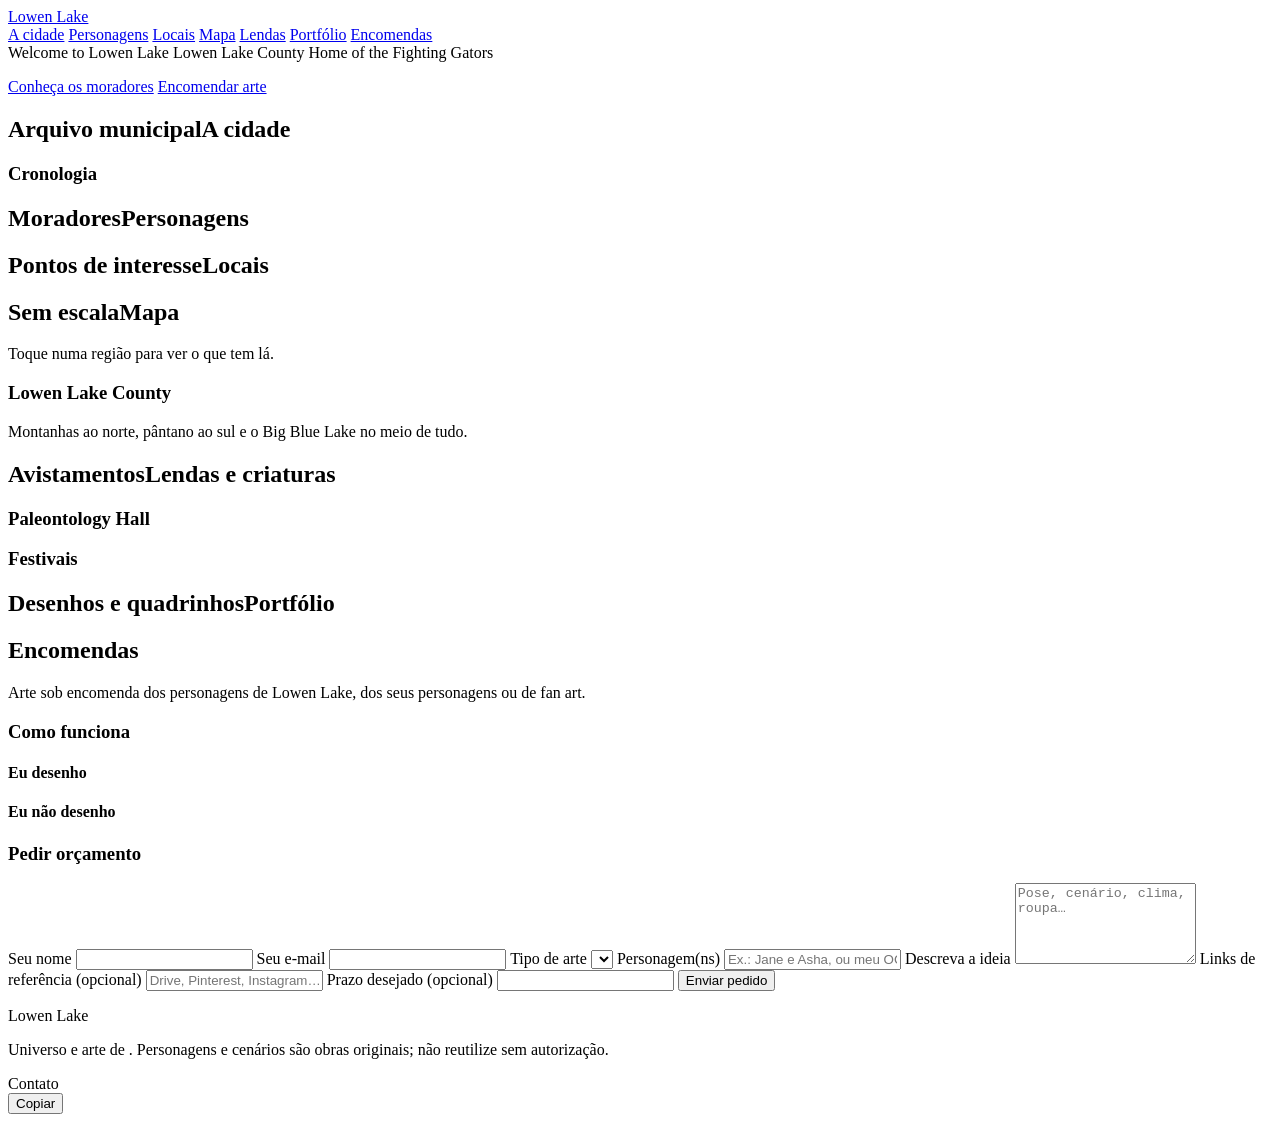
==== index.html @ 383d0bf1 "Add files via upload" ====
<!doctype html>
<html lang="pt-BR">
<head>
<meta charset="utf-8">
<meta name="viewport" content="width=device-width, initial-scale=1, viewport-fit=cover">
<title>Lowen Lake</title>
<meta name="description" content="Lowen Lake: o universo, os personagens, os locais e o portfólio de arte. Encomendas abertas.">
<meta property="og:title" content="Lowen Lake">
<meta property="og:description" content="Punks, pântanos, criptídeos e uma base que não existe. Universo, personagens e encomendas de arte.">
<meta property="og:image" content="img/banners/inicio.jpg">
<link rel="icon" href="img/favicon.svg" type="image/svg+xml">
<link rel="preconnect" href="https://fonts.googleapis.com">
<link rel="preconnect" href="https://fonts.gstatic.com" crossorigin>
<link rel="stylesheet" href="https://fonts.googleapis.com/css2?family=Bungee&family=Overpass:wght@400;600;800&family=Special+Elite&display=swap">
<link rel="stylesheet" href="css/estilo.css">
</head>
<body>

<header class="topo">
  <a class="marca" href="#inicio">Lowen&nbsp;Lake</a>
  <nav class="menu" aria-label="Seções">
    <a href="#cidade">A cidade</a>
    <a href="#personagens">Personagens</a>
    <a href="#locais">Locais</a>
    <a href="#mapa">Mapa</a>
    <a href="#lendas">Lendas</a>
    <a href="#portfolio">Portfólio</a>
    <a href="#encomendas" class="menu-cta">Encomendas</a>
  </nav>
</header>

<main>

  <!-- HERO -->
  <section id="inicio" class="hero">
    <div class="envolve hero-grade">
      <div class="placa" role="img" aria-label="Placa de estrada: Welcome to Lowen Lake">
        <span class="placa-topo">Welcome to</span>
        <span class="placa-nome" data-campo="cidade.nome">Lowen Lake</span>
        <span class="placa-linha" data-campo="cidade.condado">Lowen Lake County</span>
        <span class="placa-rodape">Home of the Fighting Gators</span>
      </div>
      <div class="hero-texto">
        <p class="lema" data-campo="cidade.lema"></p>
        <p class="resumo" data-campo="cidade.resumo"></p>
        <div class="hero-acoes">
          <a class="botao" href="#personagens">Conheça os moradores</a>
          <a class="botao botao-linha" href="#encomendas">Encomendar arte</a>
        </div>
        <p class="relogio"><span class="relogio-rot" id="relogio-rot"></span> <b id="relogio-val"></b> <span id="relogio-nota"></span></p>
      </div>
    </div>
  </section>

  <!-- A CIDADE -->
  <section id="cidade" class="secao">
    <div class="envolve">
      <h2 class="titulo"><span class="etiqueta">Arquivo municipal</span>A cidade</h2>
      <p class="intro" data-campo="cidade.tom"></p>
      <div class="cidade-grade">
        <div class="historia" id="historia"></div>
        <aside class="cronologia">
          <h3>Cronologia</h3>
          <ol id="cronologia"></ol>
        </aside>
      </div>
    </div>
  </section>

  <!-- PERSONAGENS -->
  <section id="personagens" class="secao secao-escura">
    <div class="envolve">
      <h2 class="titulo"><span class="etiqueta">Moradores</span>Personagens</h2>
      <div class="filtros" id="filtro-personagens" role="tablist" aria-label="Filtrar personagens"></div>
      <div class="grade-personagens" id="lista-personagens"></div>
    </div>
  </section>

  <!-- LOCAIS -->
  <section id="locais" class="secao">
    <div class="envolve">
      <h2 class="titulo"><span class="etiqueta">Pontos de interesse</span>Locais</h2>
      <div class="grade-locais" id="lista-locais"></div>
    </div>
  </section>

  <!-- MAPA -->
  <section id="mapa" class="secao secao-escura">
    <div class="envolve">
      <h2 class="titulo"><span class="etiqueta">Sem escala</span>Mapa</h2>
      <p class="intro">Toque numa região para ver o que tem lá.</p>
      <div class="mapa-grade">
        <div class="mapa-quadro" id="mapa-quadro"></div>
        <aside class="mapa-info" id="mapa-info" aria-live="polite">
          <h3>Lowen Lake County</h3>
          <p>Montanhas ao norte, pântano ao sul e o Big Blue Lake no meio de tudo.</p>
        </aside>
      </div>
    </div>
  </section>

  <!-- LENDAS -->
  <section id="lendas" class="secao">
    <div class="envolve">
      <h2 class="titulo"><span class="etiqueta">Avistamentos</span>Lendas e criaturas</h2>
      <div class="grade-criaturas" id="lista-criaturas"></div>
      <div class="lendas-rodape">
        <div>
          <h3>Paleontology Hall</h3>
          <ul class="lista-fosseis" id="lista-fosseis"></ul>
        </div>
        <div>
          <h3>Festivais</h3>
          <ul class="lista-fosseis" id="lista-eventos"></ul>
        </div>
      </div>
    </div>
  </section>

  <!-- PORTFÓLIO -->
  <section id="portfolio" class="secao secao-escura">
    <div class="envolve">
      <h2 class="titulo"><span class="etiqueta">Desenhos e quadrinhos</span>Portfólio</h2>
      <div class="filtros" id="filtro-portfolio" role="tablist" aria-label="Filtrar portfólio"></div>
      <div class="grade-portfolio" id="lista-portfolio"></div>
    </div>
  </section>

  <!-- ENCOMENDAS -->
  <section id="encomendas" class="secao">
    <div class="envolve">
      <h2 class="titulo"><span class="etiqueta" id="status-encomendas"></span>Encomendas</h2>
      <p class="intro">Arte sob encomenda dos personagens de Lowen Lake, dos seus personagens ou de fan art.</p>

      <div class="precos" id="lista-precos"></div>
      <ul class="extras" id="lista-extras"></ul>

      <div class="enc-grade">
        <div>
          <h3>Como funciona</h3>
          <ol class="passos" id="lista-passos"></ol>
          <div class="faco">
            <div><h4>Eu desenho</h4><ul id="lista-faco"></ul></div>
            <div><h4>Eu não desenho</h4><ul id="lista-naofaco"></ul></div>
          </div>
          <p class="miudo" id="info-pagamento"></p>
        </div>

        <form class="pedido" id="form-pedido" novalidate>
          <h3>Pedir orçamento</h3>
          <label for="f-nome">Seu nome</label>
          <input id="f-nome" name="nome" required autocomplete="name">
          <label for="f-email">Seu e-mail</label>
          <input id="f-email" name="email" type="email" required autocomplete="email">
          <label for="f-tipo">Tipo de arte</label>
          <select id="f-tipo" name="tipo"></select>
          <label for="f-personagens">Personagem(ns)</label>
          <input id="f-personagens" name="personagens" placeholder="Ex.: Jane e Asha, ou meu OC">
          <label for="f-descricao">Descreva a ideia</label>
          <textarea id="f-descricao" name="descricao" rows="5" required placeholder="Pose, cenário, clima, roupa…"></textarea>
          <label for="f-ref">Links de referência (opcional)</label>
          <input id="f-ref" name="referencias" placeholder="Drive, Pinterest, Instagram…">
          <label for="f-prazo">Prazo desejado (opcional)</label>
          <input id="f-prazo" name="prazo">
          <button class="botao" type="submit">Enviar pedido</button>
          <p class="form-msg" id="form-msg" role="status"></p>
        </form>
      </div>
    </div>
  </section>
</main>

<footer class="rodape">
  <div class="envolve rodape-grade">
    <div>
      <p class="marca">Lowen&nbsp;Lake</p>
      <p class="miudo">Universo e arte de <span id="nome-artista"></span>. Personagens e cenários são obras originais; não reutilize sem autorização.</p>
    </div>
    <div class="contato">
      <span class="miudo">Contato</span>
      <div class="email-linha">
        <a id="email-link" href="#"></a>
        <button class="copiar" type="button" id="copiar-email">Copiar</button>
      </div>
      <div class="redes" id="lista-redes"></div>
    </div>
  </div>
</footer>

<!-- Ficha do personagem / imagem ampliada -->
<dialog class="ficha" id="ficha">
  <button class="fechar" type="button" aria-label="Fechar">×</button>
  <div id="ficha-conteudo"></div>
</dialog>

<script src="js/conteudo.js"></script>
<script src="js/app.js"></script>
</body>
</html>
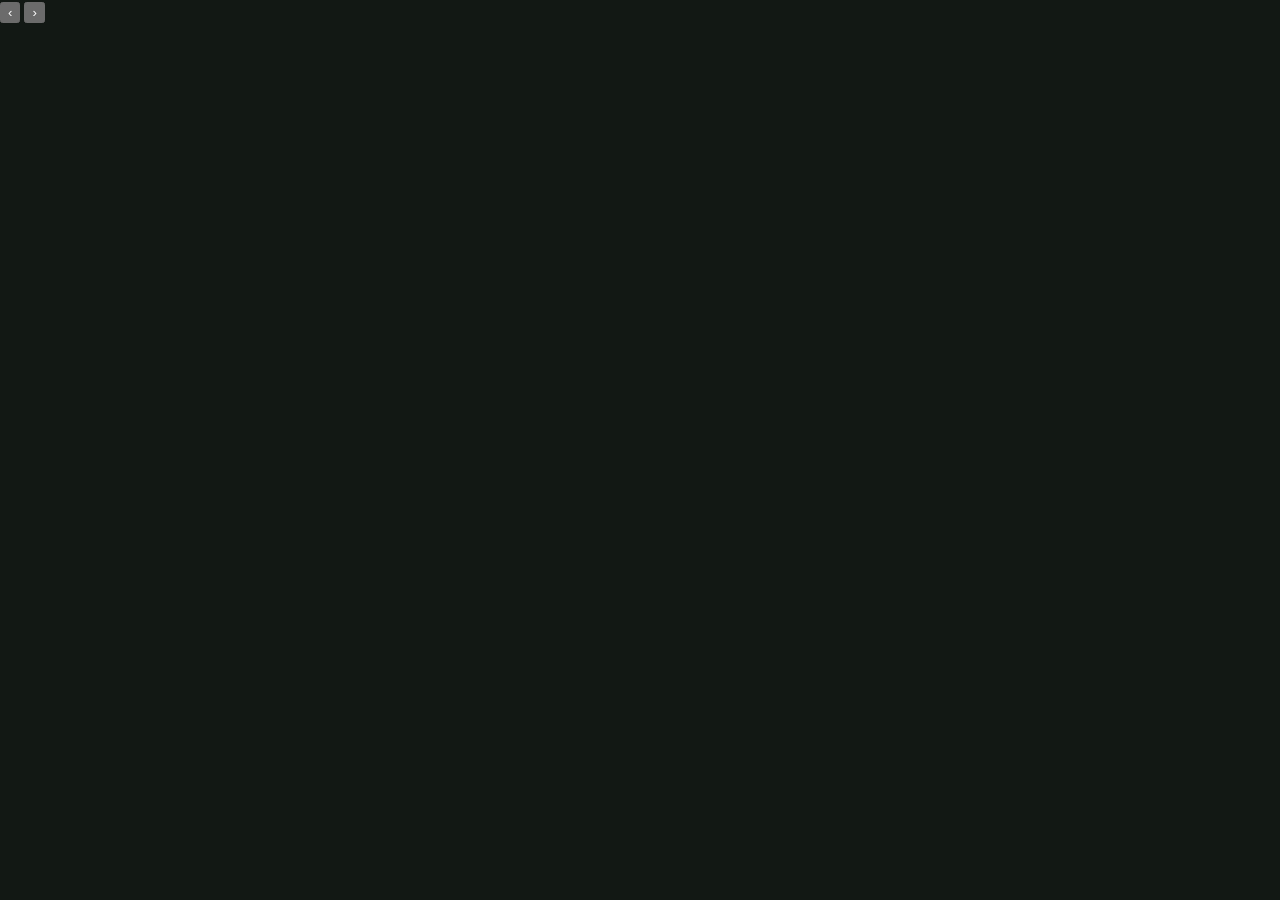
==== commit a04c3b35: "Add files via upload" ====
--- a/index.html
+++ b/index.html
@@ -6,7 +6,7 @@
 <title>Lowen Lake</title>
 <meta name="description" content="Lowen Lake: o universo, os personagens, os locais e o portfólio de arte. Encomendas abertas.">
 <meta property="og:title" content="Lowen Lake">
-<meta property="og:description" content="Punks, pântanos, criptídeos e uma base que não existe. Universo, personagens e encomendas de arte.">
+<meta property="og:description" content="Punks, pântanos, criptídeos e uma base que não existe. / Punks, swamps, cryptids and a base that doesn't exist.">
 <meta property="og:image" content="img/banners/inicio.jpg">
 <link rel="icon" href="img/favicon.svg" type="image/svg+xml">
 <link rel="preconnect" href="https://fonts.googleapis.com">
@@ -14,186 +14,39 @@
 <link rel="stylesheet" href="https://fonts.googleapis.com/css2?family=Bungee&family=Overpass:wght@400;600;800&family=Special+Elite&display=swap">
 <link rel="stylesheet" href="css/estilo.css">
 </head>
-<body>
+<body class="home">
 
-<header class="topo">
-  <a class="marca" href="#inicio">Lowen&nbsp;Lake</a>
-  <nav class="menu" aria-label="Seções">
-    <a href="#cidade">A cidade</a>
-    <a href="#personagens">Personagens</a>
-    <a href="#locais">Locais</a>
-    <a href="#mapa">Mapa</a>
-    <a href="#lendas">Lendas</a>
-    <a href="#portfolio">Portfólio</a>
-    <a href="#encomendas" class="menu-cta">Encomendas</a>
-  </nav>
-</header>
-
-<main>
-
-  <!-- HERO -->
-  <section id="inicio" class="hero">
-    <div class="envolve hero-grade">
-      <div class="placa" role="img" aria-label="Placa de estrada: Welcome to Lowen Lake">
-        <span class="placa-topo">Welcome to</span>
-        <span class="placa-nome" data-campo="cidade.nome">Lowen Lake</span>
-        <span class="placa-linha" data-campo="cidade.condado">Lowen Lake County</span>
-        <span class="placa-rodape">Home of the Fighting Gators</span>
-      </div>
-      <div class="hero-texto">
-        <p class="lema" data-campo="cidade.lema"></p>
-        <p class="resumo" data-campo="cidade.resumo"></p>
-        <div class="hero-acoes">
-          <a class="botao" href="#personagens">Conheça os moradores</a>
-          <a class="botao botao-linha" href="#encomendas">Encomendar arte</a>
-        </div>
-        <p class="relogio"><span class="relogio-rot" id="relogio-rot"></span> <b id="relogio-val"></b> <span id="relogio-nota"></span></p>
-      </div>
-    </div>
-  </section>
-
-  <!-- A CIDADE -->
-  <section id="cidade" class="secao">
-    <div class="envolve">
-      <h2 class="titulo"><span class="etiqueta">Arquivo municipal</span>A cidade</h2>
-      <p class="intro" data-campo="cidade.tom"></p>
-      <div class="cidade-grade">
-        <div class="historia" id="historia"></div>
-        <aside class="cronologia">
-          <h3>Cronologia</h3>
-          <ol id="cronologia"></ol>
-        </aside>
-      </div>
-    </div>
-  </section>
-
-  <!-- PERSONAGENS -->
-  <section id="personagens" class="secao secao-escura">
-    <div class="envolve">
-      <h2 class="titulo"><span class="etiqueta">Moradores</span>Personagens</h2>
-      <div class="filtros" id="filtro-personagens" role="tablist" aria-label="Filtrar personagens"></div>
-      <div class="grade-personagens" id="lista-personagens"></div>
-    </div>
-  </section>
-
-  <!-- LOCAIS -->
-  <section id="locais" class="secao">
-    <div class="envolve">
-      <h2 class="titulo"><span class="etiqueta">Pontos de interesse</span>Locais</h2>
-      <div class="grade-locais" id="lista-locais"></div>
-    </div>
-  </section>
-
-  <!-- MAPA -->
-  <section id="mapa" class="secao secao-escura">
-    <div class="envolve">
-      <h2 class="titulo"><span class="etiqueta">Sem escala</span>Mapa</h2>
-      <p class="intro">Toque numa região para ver o que tem lá.</p>
-      <div class="mapa-grade">
-        <div class="mapa-quadro" id="mapa-quadro"></div>
-        <aside class="mapa-info" id="mapa-info" aria-live="polite">
-          <h3>Lowen Lake County</h3>
-          <p>Montanhas ao norte, pântano ao sul e o Big Blue Lake no meio de tudo.</p>
-        </aside>
-      </div>
-    </div>
-  </section>
-
-  <!-- LENDAS -->
-  <section id="lendas" class="secao">
-    <div class="envolve">
-      <h2 class="titulo"><span class="etiqueta">Avistamentos</span>Lendas e criaturas</h2>
-      <div class="grade-criaturas" id="lista-criaturas"></div>
-      <div class="lendas-rodape">
-        <div>
-          <h3>Paleontology Hall</h3>
-          <ul class="lista-fosseis" id="lista-fosseis"></ul>
-        </div>
-        <div>
-          <h3>Festivais</h3>
-          <ul class="lista-fosseis" id="lista-eventos"></ul>
-        </div>
-      </div>
-    </div>
-  </section>
-
-  <!-- PORTFÓLIO -->
-  <section id="portfolio" class="secao secao-escura">
-    <div class="envolve">
-      <h2 class="titulo"><span class="etiqueta">Desenhos e quadrinhos</span>Portfólio</h2>
-      <div class="filtros" id="filtro-portfolio" role="tablist" aria-label="Filtrar portfólio"></div>
-      <div class="grade-portfolio" id="lista-portfolio"></div>
-    </div>
-  </section>
-
-  <!-- ENCOMENDAS -->
-  <section id="encomendas" class="secao">
-    <div class="envolve">
-      <h2 class="titulo"><span class="etiqueta" id="status-encomendas"></span>Encomendas</h2>
-      <p class="intro">Arte sob encomenda dos personagens de Lowen Lake, dos seus personagens ou de fan art.</p>
-
-      <div class="precos" id="lista-precos"></div>
-      <ul class="extras" id="lista-extras"></ul>
-
-      <div class="enc-grade">
-        <div>
-          <h3>Como funciona</h3>
-          <ol class="passos" id="lista-passos"></ol>
-          <div class="faco">
-            <div><h4>Eu desenho</h4><ul id="lista-faco"></ul></div>
-            <div><h4>Eu não desenho</h4><ul id="lista-naofaco"></ul></div>
-          </div>
-          <p class="miudo" id="info-pagamento"></p>
-        </div>
-
-        <form class="pedido" id="form-pedido" novalidate>
-          <h3>Pedir orçamento</h3>
-          <label for="f-nome">Seu nome</label>
-          <input id="f-nome" name="nome" required autocomplete="name">
-          <label for="f-email">Seu e-mail</label>
-          <input id="f-email" name="email" type="email" required autocomplete="email">
-          <label for="f-tipo">Tipo de arte</label>
-          <select id="f-tipo" name="tipo"></select>
-          <label for="f-personagens">Personagem(ns)</label>
-          <input id="f-personagens" name="personagens" placeholder="Ex.: Jane e Asha, ou meu OC">
-          <label for="f-descricao">Descreva a ideia</label>
-          <textarea id="f-descricao" name="descricao" rows="5" required placeholder="Pose, cenário, clima, roupa…"></textarea>
-          <label for="f-ref">Links de referência (opcional)</label>
-          <input id="f-ref" name="referencias" placeholder="Drive, Pinterest, Instagram…">
-          <label for="f-prazo">Prazo desejado (opcional)</label>
-          <input id="f-prazo" name="prazo">
-          <button class="botao" type="submit">Enviar pedido</button>
-          <p class="form-msg" id="form-msg" role="status"></p>
-        </form>
-      </div>
-    </div>
-  </section>
+<main class="trilho" id="trilho">
+  <section class="painel" id="inicio"></section>
+  <section class="painel" id="cidade"></section>
+  <section class="painel" id="personagens"></section>
+  <section class="painel" id="locais"></section>
+  <section class="painel" id="mapa"></section>
+  <section class="painel" id="lendas"></section>
+  <section class="painel" id="eventos"></section>
+  <section class="painel" id="portfolio"></section>
+  <section class="painel" id="encomendas"></section>
 </main>
 
-<footer class="rodape">
-  <div class="envolve rodape-grade">
+<button class="seta seta-esq" type="button" id="seta-esq">‹</button>
+<button class="seta seta-dir" type="button" id="seta-dir">›</button>
+<div class="pontos" id="pontos"></div>
+
+<!-- mapa ampliado -->
+<dialog class="mapa-grande" id="mapa-grande">
+  <div class="mapa-grande-barra">
+    <strong>Lowen Lake County</strong>
     <div>
-      <p class="marca">Lowen&nbsp;Lake</p>
-      <p class="miudo">Universo e arte de <span id="nome-artista"></span>. Personagens e cenários são obras originais; não reutilize sem autorização.</p>
-    </div>
-    <div class="contato">
-      <span class="miudo">Contato</span>
-      <div class="email-linha">
-        <a id="email-link" href="#"></a>
-        <button class="copiar" type="button" id="copiar-email">Copiar</button>
-      </div>
-      <div class="redes" id="lista-redes"></div>
+      <button type="button" class="botao-icone" id="zoom-menos" aria-label="-">−</button>
+      <button type="button" class="botao-icone" id="zoom-mais" aria-label="+">+</button>
+      <button type="button" class="botao-icone" id="mapa-fechar" aria-label="X">×</button>
     </div>
   </div>
-</footer>
-
-<!-- Ficha do personagem / imagem ampliada -->
-<dialog class="ficha" id="ficha">
-  <button class="fechar" type="button" aria-label="Fechar">×</button>
-  <div id="ficha-conteudo"></div>
+  <div class="mapa-grande-area" id="mapa-grande-area"></div>
 </dialog>
 
 <script src="js/conteudo.js"></script>
+<script src="js/comum.js"></script>
 <script src="js/app.js"></script>
 </body>
 </html>
--- a/css/estilo.css
+++ b/css/estilo.css
@@ -0,0 +1,313 @@
+/* Lowen Lake — placa de estrada sulista + pôster de show punk + arquivo municipal.
+   Tema único escuro ("noite no pântano"). Troque as cores aqui em cima. */
+:root {
+  --noite: #121814;        /* fundo */
+  --musgo: #1b241f;        /* seções alternadas */
+  --painel: #222d27;       /* cartões */
+  --osso: #ece6d3;         /* texto */
+  --cinza: #a3ad9f;        /* texto secundário */
+  --placa: #0f6b45;        /* verde de placa de estrada */
+  --neon: #ff4f93;         /* neon "Cold Beer" / mechas da Jane */
+  --ouro: #f0bd2b;         /* Fighting Gators */
+  --lago: #3d8fc4;
+  --linha: #34413a;
+
+  --f-display: "Bungee", Impact, "Arial Black", sans-serif;
+  --f-texto: "Overpass", "Segoe UI", Arial, sans-serif;
+  --f-ficha: "Special Elite", "Courier New", monospace;
+
+  /* cores do mapa */
+  --m-terra: #2b3a2c; --m-monte: #3a4a3e; --m-pico: #55665a; --m-pinho: #1f4a32;
+  --m-agua: #3d8fc4; --m-rico: #4a5d6b; --m-cidade: #6b5a45; --m-casa: #ece6d3;
+  --m-pantano: #26352a; --m-pantano-escuro: #1a251e; --m-pantano-linha: #4e6b4f;
+  --m-trailer: #7a6a4a; --m-ferrugem: #a0522d; --m-estrada: #f0bd2b;
+  --m-borda: #ece6d3; --m-perigo: #ff4f93;
+
+  color-scheme: dark;
+}
+
+* { box-sizing: border-box; }
+html { scroll-behavior: smooth; scroll-padding-top: 70px; }
+body {
+  margin: 0; background: var(--noite); color: var(--osso);
+  font: 17px/1.6 var(--f-texto);
+}
+img { max-width: 100%; display: block; }
+a { color: var(--ouro); }
+h1, h2, h3, h4 { text-wrap: balance; line-height: 1.15; margin: 0; }
+h3 { font-size: 1.15rem; font-weight: 800; }
+p { margin: 0; }
+:focus-visible { outline: 3px solid var(--ouro); outline-offset: 3px; }
+
+.envolve {
+  max-width: 1180px; margin: 0 auto;
+  padding-left: max(16px, env(safe-area-inset-left, 0px));
+  padding-right: max(16px, env(safe-area-inset-right, 0px));
+}
+
+/* ---------- topo ---------- */
+.topo {
+  position: sticky; top: 0; z-index: 20;
+  display: flex; align-items: center; gap: 24px;
+  padding: 10px max(16px, env(safe-area-inset-right, 0px)) 10px max(16px, env(safe-area-inset-left, 0px));
+  background: color-mix(in srgb, var(--noite) 92%, transparent);
+  backdrop-filter: blur(6px); border-bottom: 1px solid var(--linha);
+}
+.marca { font-family: var(--f-display); color: var(--osso); text-decoration: none; font-size: 1.2rem; white-space: nowrap; }
+.menu { display: flex; gap: 4px; overflow-x: auto; scrollbar-width: none; margin-left: auto; }
+.menu a {
+  color: var(--cinza); text-decoration: none; font-weight: 600; font-size: .92rem;
+  padding: 6px 10px; border-radius: 4px; white-space: nowrap;
+}
+.menu a:hover { color: var(--osso); background: var(--painel); }
+.menu .menu-cta { color: var(--noite); background: var(--neon); }
+.menu .menu-cta:hover { color: var(--noite); background: var(--ouro); }
+
+/* ---------- hero ---------- */
+.hero {
+  --banner: none;
+  padding-block: 96px 88px;
+  background:
+    linear-gradient(90deg, rgba(10,14,12,.15) 0%, rgba(10,14,12,.55) 45%, rgba(10,14,12,.85) 100%),
+    linear-gradient(180deg, rgba(10,14,12,.1) 55%, var(--noite) 100%),
+    var(--banner) center / cover no-repeat,
+    linear-gradient(180deg, var(--noite), var(--musgo));
+  border-bottom: 4px solid var(--ouro);
+}
+.hero .resumo { text-shadow: 0 1px 8px rgba(0,0,0,.8); }
+
+/* ---------- banners de seção ---------- */
+.secao.com-banner { padding-top: 0; }
+.banner {
+  position: relative; height: clamp(170px, 26vw, 360px); overflow: hidden; margin-bottom: -72px;
+}
+.banner img { width: 100%; height: 100%; object-fit: cover; object-position: center 60%; }
+.banner::after {
+  content: ""; position: absolute; inset: 0;
+  background: linear-gradient(180deg, rgba(10,14,12,.05) 30%, var(--fundo-secao, var(--noite)) 100%);
+}
+.secao-escura { --fundo-secao: var(--musgo); }
+.com-banner .titulo { position: relative; z-index: 1; text-shadow: 0 2px 18px rgba(0,0,0,.7); }
+
+/* ---------- mapa ilustrado ---------- */
+.mapa-ilustrado { position: relative; }
+.mapa-base { width: 100%; height: auto; }
+.mapa-rotulo {
+  position: absolute; transform: translate(-50%, -50%); pointer-events: none; white-space: nowrap;
+  font: clamp(9px, 1.25vw, 15px) var(--f-display); color: var(--osso); letter-spacing: .04em;
+  text-shadow: 0 0 4px #000, 0 0 10px #000, 0 1px 2px #000;
+  background: none; border: 0; padding: 2px 4px; z-index: 1;
+}
+button.mapa-rotulo { pointer-events: auto; cursor: pointer; }
+button.mapa-rotulo:hover, button.mapa-rotulo:focus-visible { color: var(--ouro); outline: none; }
+.mapa-rotulo.agua { color: #e6f3ff; }
+.mapa-rotulo.perigo { color: var(--neon); }
+.mapa-rotulo.via { font-family: var(--f-ficha); color: var(--ouro); }
+.mapa-pin {
+  position: absolute; transform: translate(-50%, -85%); width: clamp(30px, 5.2vw, 62px); aspect-ratio: 1;
+  padding: 0; border: 0; background: none; cursor: pointer; transition: transform .15s; z-index: 2;
+}
+.mapa-pin img { width: 100%; height: 100%; object-fit: contain; filter: drop-shadow(0 3px 4px rgba(0,0,0,.6)); }
+.mapa-pin:hover, .mapa-pin:focus-visible, .mapa-pin.ativa { transform: translate(-50%, -85%) scale(1.25); z-index: 3; outline: none; }
+.mapa-pin.ativa img { filter: drop-shadow(0 0 8px var(--ouro)); }
+.mapa-pin-ponto { display: block; width: 50%; height: 50%; margin: 25%; border-radius: 50%; background: var(--neon); border: 3px solid var(--osso); }
+.mapa-info-img { width: 100%; aspect-ratio: 16/10; object-fit: cover; border-radius: 3px; }
+.hero-grade { display: grid; grid-template-columns: minmax(0, 1fr) minmax(0, 1.1fr); gap: 56px; align-items: center; }
+.placa {
+  display: flex; flex-direction: column; align-items: center; text-align: center; gap: 4px;
+  background: var(--placa); color: #fff; border: 5px solid #fff; border-radius: 14px;
+  box-shadow: 0 0 0 6px var(--placa), 0 24px 60px rgba(0,0,0,.5);
+  padding: 28px 20px; margin: 6px; transform: rotate(-2deg);
+}
+.placa-topo { font: 600 1.1rem var(--f-texto); letter-spacing: .25em; text-transform: uppercase; }
+.placa-nome { font: 2.9rem/1 var(--f-display); letter-spacing: .02em; }
+.placa-linha { font-weight: 800; letter-spacing: .12em; text-transform: uppercase; font-size: .95rem; border-top: 2px solid #fff; padding-top: 8px; margin-top: 8px; }
+.placa-rodape { font-size: .8rem; letter-spacing: .18em; text-transform: uppercase; opacity: .85; }
+.hero-texto { display: grid; gap: 20px; min-width: 0; }
+.lema { font: 1.5rem/1.3 var(--f-ficha); color: var(--ouro); }
+.resumo { color: var(--osso); max-width: 60ch; }
+.hero-acoes { display: flex; flex-wrap: wrap; gap: 12px; }
+.relogio { font-family: var(--f-ficha); color: var(--cinza); font-size: .95rem; }
+.relogio b { font: 1.2rem var(--f-display); color: var(--neon); margin-inline: 4px; }
+
+.botao {
+  display: inline-block; font: 800 .95rem var(--f-texto); letter-spacing: .04em; text-transform: uppercase;
+  color: var(--noite); background: var(--ouro); border: 2px solid var(--ouro);
+  padding: 12px 20px; border-radius: 4px; text-decoration: none; cursor: pointer;
+}
+.botao:hover { background: var(--neon); border-color: var(--neon); }
+.botao:disabled { opacity: .5; cursor: not-allowed; }
+.botao-linha { background: transparent; color: var(--ouro); }
+.botao-linha:hover { color: var(--noite); }
+
+/* ---------- seções ---------- */
+.secao { padding-block: 80px; }
+.secao-escura { background: var(--musgo); border-block: 1px solid var(--linha); }
+.titulo { font: clamp(2rem, 5vw, 3.4rem)/1 var(--f-display); margin-bottom: 20px; display: grid; gap: 10px; }
+.etiqueta {
+  justify-self: start; font: .82rem var(--f-ficha); letter-spacing: .12em; text-transform: uppercase;
+  color: var(--neon); border: 1px solid currentColor; padding: 2px 8px; border-radius: 2px;
+}
+.intro { color: var(--cinza); max-width: 65ch; margin-bottom: 36px; }
+.miudo { color: var(--cinza); font-size: .88rem; }
+
+/* cidade */
+.cidade-grade { display: grid; grid-template-columns: minmax(0, 1.6fr) minmax(0, 1fr); gap: 48px; }
+.historia { display: grid; grid-template-columns: repeat(2, minmax(0, 1fr)); gap: 32px 28px; }
+.historia article { display: grid; gap: 8px; border-top: 2px solid var(--linha); padding-top: 14px; }
+.historia p { color: var(--cinza); }
+.cronologia { background: var(--painel); padding: 24px; border-radius: 4px; align-self: start; }
+.cronologia h3 { font-family: var(--f-ficha); font-weight: 400; color: var(--ouro); margin-bottom: 12px; }
+.cronologia ol { list-style: none; margin: 0; padding: 0; display: grid; gap: 10px; }
+.cronologia li { display: grid; grid-template-columns: 8.5em 1fr; gap: 12px; font-size: .93rem; }
+.cronologia li span { font-family: var(--f-ficha); color: var(--neon); font-variant-numeric: tabular-nums; }
+
+/* filtros */
+.filtros { display: flex; flex-wrap: wrap; gap: 8px; margin-bottom: 28px; }
+.filtros button {
+  font: 600 .9rem var(--f-texto); color: var(--osso); background: transparent;
+  border: 1px solid var(--linha); padding: 6px 14px; border-radius: 99px; cursor: pointer;
+}
+.filtros button[aria-selected="true"] { background: var(--osso); color: var(--noite); border-color: var(--osso); }
+
+/* personagens */
+.grade-personagens { display: grid; grid-template-columns: repeat(auto-fill, minmax(190px, 1fr)); gap: 20px; }
+.cartao-p {
+  all: unset; cursor: pointer; display: grid; background: var(--painel); border-radius: 4px; overflow: hidden;
+  transition: transform .15s;
+}
+.cartao-p:hover { transform: translateY(-4px) rotate(-.6deg); }
+.cartao-p:focus-visible { outline: 3px solid var(--ouro); }
+.cartao-p img { aspect-ratio: 3/4; width: 100%; object-fit: cover; object-position: center 15%; }
+.ficha-img { object-position: center 15%; }
+.cartao-p-txt { display: grid; gap: 2px; padding: 12px 14px 16px; font-size: .86rem; color: var(--cinza); }
+.cartao-p-txt strong { font-size: 1.05rem; color: var(--osso); line-height: 1.25; }
+.cartao-p-grupo { font-family: var(--f-ficha); color: var(--neon); font-size: .76rem; text-transform: uppercase; letter-spacing: .08em; }
+
+/* locais */
+.grade-locais { display: grid; grid-template-columns: repeat(auto-fill, minmax(320px, 1fr)); gap: 28px; }
+.local { display: grid; gap: 14px; }
+.local img { aspect-ratio: 16/10; width: 100%; object-fit: cover; border-radius: 4px; }
+.local > div { display: grid; gap: 6px; }
+.local p { color: var(--cinza); font-size: .95rem; }
+.local-tipo { font: .78rem var(--f-ficha); color: var(--ouro); text-transform: uppercase; letter-spacing: .08em; }
+
+/* mapa */
+.mapa-grade { display: grid; grid-template-columns: minmax(0, 2fr) minmax(0, 1fr); gap: 28px; align-items: start; }
+.mapa-quadro { border: 3px solid var(--osso); border-radius: 6px; overflow: hidden; background: var(--m-terra); }
+.mapa-svg { width: 100%; height: auto; display: block; }
+.reg { cursor: pointer; transition: filter .15s; }
+.reg:hover, .reg:focus-visible, .reg.ativa { filter: brightness(1.35) drop-shadow(0 0 6px rgba(240,189,43,.6)); outline: none; }
+.m-rotulos text { font: 15px var(--f-display); fill: var(--osso); text-anchor: middle; pointer-events: none; paint-order: stroke; stroke: rgba(0,0,0,.55); stroke-width: 3px; }
+.m-rotulos .m-agua { fill: #e6f3ff; }
+.m-rotulos .m-perigo { fill: var(--neon); font-size: 13px; }
+.m-rotulos .m-via { font: 12px var(--f-ficha); fill: var(--ouro); }
+.m-x { font: 22px var(--f-display); fill: var(--neon); pointer-events: none; }
+.m-rosa text { font: 14px var(--f-display); fill: var(--osso); }
+.mapa-info { background: var(--painel); border-radius: 4px; padding: 24px; display: grid; gap: 10px; position: sticky; top: 80px; }
+.mapa-info h3 { font: 1.5rem var(--f-display); }
+.mapa-info p { color: var(--cinza); }
+
+/* lendas */
+.grade-criaturas { display: grid; grid-template-columns: repeat(auto-fill, minmax(260px, 1fr)); gap: 24px; }
+.criatura { display: grid; grid-template-columns: 96px minmax(0, 1fr); gap: 16px; align-items: start; border-top: 1px solid var(--linha); padding-top: 16px; }
+.criatura img { aspect-ratio: 3/4; width: 100%; object-fit: cover; border-radius: 3px; }
+.criatura > div { display: grid; gap: 4px; }
+.criatura-topo { display: flex; justify-content: space-between; gap: 8px; align-items: baseline; }
+.escala { font: .82rem var(--f-ficha); color: var(--neon); white-space: nowrap; }
+.criatura p { color: var(--cinza); font-size: .92rem; }
+.lendas-rodape { display: grid; grid-template-columns: repeat(2, minmax(0, 1fr)); gap: 40px; margin-top: 56px; }
+.lendas-rodape h3 { font-family: var(--f-ficha); font-weight: 400; color: var(--ouro); margin-bottom: 12px; }
+.lista-fosseis { list-style: none; padding: 0; margin: 0; display: grid; gap: 10px; color: var(--cinza); font-size: .95rem; }
+.lista-fosseis i, .lista-fosseis b { color: var(--osso); margin-right: 6px; }
+
+/* portfólio */
+.grade-portfolio { columns: 4 220px; column-gap: 16px; }
+.obra { all: unset; cursor: pointer; display: block; break-inside: avoid; margin-bottom: 16px; position: relative; border-radius: 4px; overflow: hidden; }
+.obra:focus-visible { outline: 3px solid var(--ouro); }
+.obra img { width: 100%; }
+.obra-legenda {
+  position: absolute; inset: auto 0 0 0; padding: 28px 12px 10px; font-size: .8rem; color: var(--cinza);
+  background: linear-gradient(transparent, rgba(0,0,0,.85)); display: grid;
+}
+.obra-legenda b { color: #fff; font-size: .95rem; }
+
+/* encomendas */
+#status-encomendas.aberta { color: #7be08f; }
+#status-encomendas.fechada { color: var(--neon); }
+.precos { display: grid; grid-template-columns: repeat(auto-fit, minmax(190px, 1fr)); gap: 16px; }
+.preco { background: var(--painel); border-top: 4px solid var(--ouro); padding: 20px; display: grid; gap: 8px; align-content: start; border-radius: 0 0 4px 4px; }
+.preco-valor { font: 1.8rem var(--f-display); color: var(--ouro); display: grid; font-variant-numeric: tabular-nums; }
+.preco-valor small { font: .75rem var(--f-ficha); color: var(--cinza); text-transform: uppercase; }
+.preco p { color: var(--cinza); font-size: .9rem; }
+.extras { list-style: none; padding: 0; margin: 16px 0 56px; display: flex; flex-wrap: wrap; gap: 8px 24px; color: var(--cinza); font-size: .9rem; }
+.extras li::before { content: "+ "; color: var(--neon); }
+.enc-grade { display: grid; grid-template-columns: minmax(0, 1fr) minmax(0, 1fr); gap: 48px; align-items: start; }
+.enc-grade h3 { font: 1.4rem var(--f-display); margin-bottom: 16px; }
+.passos { padding-left: 1.4em; margin: 0 0 28px; display: grid; gap: 8px; }
+.passos li::marker { font-family: var(--f-display); color: var(--neon); }
+.faco { display: grid; grid-template-columns: repeat(2, minmax(0, 1fr)); gap: 20px; margin-bottom: 20px; }
+.faco h4 { font-family: var(--f-ficha); font-weight: 400; color: var(--ouro); margin-bottom: 6px; }
+.faco ul { margin: 0; padding-left: 1.1em; color: var(--cinza); font-size: .92rem; display: grid; gap: 4px; }
+.pedido { background: var(--painel); padding: 28px; border-radius: 4px; display: grid; gap: 6px; border: 1px solid var(--linha); }
+.pedido label { font-weight: 600; font-size: .88rem; margin-top: 10px; }
+.pedido input, .pedido select, .pedido textarea {
+  font: inherit; font-size: .95rem; color: var(--osso); background: var(--noite);
+  border: 1px solid var(--linha); border-radius: 3px; padding: 10px 12px; width: 100%;
+}
+.pedido input:focus, .pedido select:focus, .pedido textarea:focus { border-color: var(--ouro); outline: none; }
+.pedido .botao { margin-top: 18px; justify-self: start; }
+.form-msg { font-size: .9rem; color: var(--ouro); min-height: 1.4em; }
+
+/* rodapé */
+.rodape { padding-block: 48px; background: #0b0f0d; border-top: 4px solid var(--neon); }
+.rodape-grade { display: flex; flex-wrap: wrap; justify-content: space-between; gap: 32px; }
+.rodape-grade > div { display: grid; gap: 8px; max-width: 46ch; }
+.email-linha { display: flex; gap: 10px; align-items: center; flex-wrap: wrap; }
+.email-linha a { font: 1.1rem var(--f-display); color: var(--osso); text-decoration: none; word-break: break-all; user-select: all; }
+.copiar { font: 600 .8rem var(--f-texto); background: transparent; color: var(--ouro); border: 1px solid var(--ouro); border-radius: 3px; padding: 4px 10px; cursor: pointer; }
+.redes { display: flex; gap: 16px; flex-wrap: wrap; }
+
+/* ficha (modal) */
+.ficha {
+  width: min(920px, calc(100vw - 32px)); max-height: calc(100vh - 48px); padding: 0;
+  background: var(--painel); color: var(--osso); border: 1px solid var(--linha); border-radius: 6px;
+}
+.ficha::backdrop { background: rgba(5, 8, 6, .8); }
+.fechar { position: absolute; top: 8px; right: 12px; z-index: 2; font: 2rem/1 var(--f-texto); background: none; border: 0; color: var(--osso); cursor: pointer; }
+.ficha-grade { display: grid; grid-template-columns: minmax(0, 1fr) minmax(0, 1.3fr); }
+.ficha-img { width: 100%; height: 100%; object-fit: cover; min-height: 320px; }
+.ficha-grade > div { padding: 32px; display: grid; gap: 12px; align-content: start; }
+.ficha-grade h3 { font: 2rem/1.05 var(--f-display); }
+.ficha-papel { color: var(--ouro); font-weight: 600; }
+.ficha dl { margin: 0; display: grid; gap: 4px; }
+.ficha dt { font: .8rem var(--f-ficha); color: var(--neon); text-transform: uppercase; letter-spacing: .08em; margin-top: 10px; }
+.ficha dd { margin: 0; color: var(--osso); }
+.ficha .botao { justify-self: start; margin-top: 12px; }
+.obra-grande { margin: 0; }
+.obra-grande img { width: 100%; max-height: calc(100vh - 140px); object-fit: contain; background: #000; }
+.obra-grande figcaption { padding: 14px 20px; color: var(--cinza); }
+
+/* ---------- celular ---------- */
+@media (max-width: 860px) {
+  .hero-grade, .cidade-grade, .mapa-grade, .enc-grade, .ficha-grade { grid-template-columns: minmax(0, 1fr); }
+  .hero { padding-block: 40px 48px; }
+  .placa-nome { font-size: 2.3rem; }
+  .historia { grid-template-columns: minmax(0, 1fr); }
+  .mapa-info { position: static; }
+  .lendas-rodape { grid-template-columns: minmax(0, 1fr); }
+  .ficha-img { min-height: 0; max-height: 50vh; }
+  .secao { padding-block: 56px; }
+}
+@media (max-width: 520px) {
+  .marca { display: none; }
+  .menu { margin-left: 0; }
+  .grade-personagens { grid-template-columns: repeat(2, minmax(0, 1fr)); gap: 12px; }
+  .grade-locais { grid-template-columns: minmax(0, 1fr); }
+  .faco { grid-template-columns: minmax(0, 1fr); }
+  .cronologia li { grid-template-columns: 6.5em 1fr; }
+}
+@media (prefers-reduced-motion: reduce) {
+  html { scroll-behavior: auto; }
+  .cartao-p, .reg { transition: none; }
+}
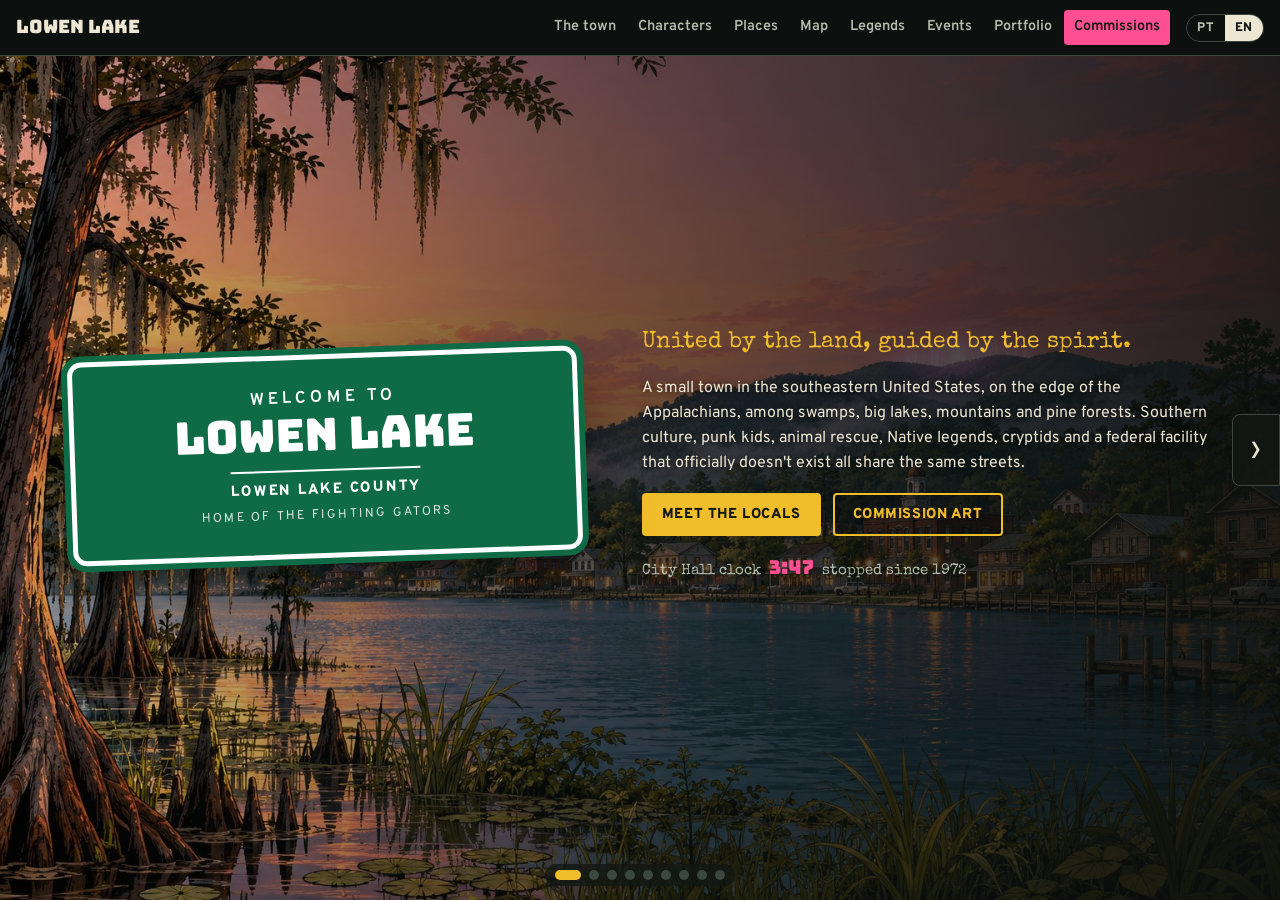
==== commit fac5d013: "Add files via upload" ====
--- a/index.html
+++ b/index.html
@@ -8,7 +8,7 @@
 <meta property="og:title" content="Lowen Lake">
 <meta property="og:description" content="Punks, pântanos, criptídeos e uma base que não existe. / Punks, swamps, cryptids and a base that doesn't exist.">
 <meta property="og:image" content="img/banners/inicio.jpg">
-<link rel="icon" href="img/favicon.svg" type="image/svg+xml">
+<link rel="icon" href="img/marca/pato.png" type="image/png">
 <link rel="preconnect" href="https://fonts.googleapis.com">
 <link rel="preconnect" href="https://fonts.gstatic.com" crossorigin>
 <link rel="stylesheet" href="https://fonts.googleapis.com/css2?family=Bungee&family=Overpass:wght@400;600;800&family=Special+Elite&display=swap">
--- a/css/estilo.css
+++ b/css/estilo.css
@@ -1,102 +1,204 @@
 /* Lowen Lake — placa de estrada sulista + pôster de show punk + arquivo municipal.
-   Tema único escuro ("noite no pântano"). Troque as cores aqui em cima. */
+   Tema único escuro ("noite no pântano"). As cores ficam aqui em cima.
+   Página principal: painéis lado a lado que passam na horizontal. */
 :root {
-  --noite: #121814;        /* fundo */
-  --musgo: #1b241f;        /* seções alternadas */
-  --painel: #222d27;       /* cartões */
-  --osso: #ece6d3;         /* texto */
-  --cinza: #a3ad9f;        /* texto secundário */
-  --placa: #0f6b45;        /* verde de placa de estrada */
-  --neon: #ff4f93;         /* neon "Cold Beer" / mechas da Jane */
-  --ouro: #f0bd2b;         /* Fighting Gators */
+  --noite: #121814;
+  --musgo: #1b241f;
+  --painel: #222d27;
+  --osso: #ece6d3;
+  --cinza: #b3bcae;
+  --placa: #0f6b45;
+  --neon: #ff4f93;
+  --ouro: #f0bd2b;
   --lago: #3d8fc4;
-  --linha: #34413a;
+  --linha: #3a4840;
+  --vidro: rgba(18, 24, 20, .78);
 
   --f-display: "Bungee", Impact, "Arial Black", sans-serif;
   --f-texto: "Overpass", "Segoe UI", Arial, sans-serif;
   --f-ficha: "Special Elite", "Courier New", monospace;
 
-  /* cores do mapa */
-  --m-terra: #2b3a2c; --m-monte: #3a4a3e; --m-pico: #55665a; --m-pinho: #1f4a32;
-  --m-agua: #3d8fc4; --m-rico: #4a5d6b; --m-cidade: #6b5a45; --m-casa: #ece6d3;
-  --m-pantano: #26352a; --m-pantano-escuro: #1a251e; --m-pantano-linha: #4e6b4f;
-  --m-trailer: #7a6a4a; --m-ferrugem: #a0522d; --m-estrada: #f0bd2b;
-  --m-borda: #ece6d3; --m-perigo: #ff4f93;
-
+  --topo-h: 56px;
   color-scheme: dark;
 }
 
 * { box-sizing: border-box; }
-html { scroll-behavior: smooth; scroll-padding-top: 70px; }
-body {
-  margin: 0; background: var(--noite); color: var(--osso);
-  font: 17px/1.6 var(--f-texto);
-}
+body { margin: 0; background: var(--noite); color: var(--osso); font: 16px/1.55 var(--f-texto); }
 img { max-width: 100%; display: block; }
 a { color: var(--ouro); }
 h1, h2, h3, h4 { text-wrap: balance; line-height: 1.15; margin: 0; }
-h3 { font-size: 1.15rem; font-weight: 800; }
+h3 { font-size: 1.1rem; font-weight: 800; }
 p { margin: 0; }
 :focus-visible { outline: 3px solid var(--ouro); outline-offset: 3px; }
+[hidden] { display: none !important; }
 
 .envolve {
-  max-width: 1180px; margin: 0 auto;
+  max-width: 1240px; margin: 0 auto;
   padding-left: max(16px, env(safe-area-inset-left, 0px));
   padding-right: max(16px, env(safe-area-inset-right, 0px));
 }
 
 /* ---------- topo ---------- */
 .topo {
-  position: sticky; top: 0; z-index: 20;
-  display: flex; align-items: center; gap: 24px;
-  padding: 10px max(16px, env(safe-area-inset-right, 0px)) 10px max(16px, env(safe-area-inset-left, 0px));
-  background: color-mix(in srgb, var(--noite) 92%, transparent);
-  backdrop-filter: blur(6px); border-bottom: 1px solid var(--linha);
-}
-.marca { font-family: var(--f-display); color: var(--osso); text-decoration: none; font-size: 1.2rem; white-space: nowrap; }
-.menu { display: flex; gap: 4px; overflow-x: auto; scrollbar-width: none; margin-left: auto; }
-.menu a {
-  color: var(--cinza); text-decoration: none; font-weight: 600; font-size: .92rem;
-  padding: 6px 10px; border-radius: 4px; white-space: nowrap;
-}
+  position: sticky; top: 0; z-index: 30; height: var(--topo-h);
+  display: flex; align-items: center; gap: 16px;
+  padding: 0 max(16px, env(safe-area-inset-right, 0px)) 0 max(16px, env(safe-area-inset-left, 0px));
+  background: rgba(12, 16, 14, .94); backdrop-filter: blur(8px); border-bottom: 1px solid var(--linha);
+}
+.home .topo { position: fixed; inset: 0 0 auto 0; }
+.marca { font-family: var(--f-display); color: var(--osso); text-decoration: none; font-size: 1.15rem; white-space: nowrap; }
+.menu { display: flex; gap: 2px; overflow-x: auto; scrollbar-width: none; margin-left: auto; min-width: 0; }
+.menu a { color: var(--cinza); text-decoration: none; font-weight: 600; font-size: .9rem; padding: 6px 10px; border-radius: 4px; white-space: nowrap; }
 .menu a:hover { color: var(--osso); background: var(--painel); }
+.menu a.ativo { color: var(--osso); box-shadow: inset 0 -3px 0 var(--ouro); }
 .menu .menu-cta { color: var(--noite); background: var(--neon); }
-.menu .menu-cta:hover { color: var(--noite); background: var(--ouro); }
-
-/* ---------- hero ---------- */
-.hero {
-  --banner: none;
-  padding-block: 96px 88px;
-  background:
-    linear-gradient(90deg, rgba(10,14,12,.15) 0%, rgba(10,14,12,.55) 45%, rgba(10,14,12,.85) 100%),
-    linear-gradient(180deg, rgba(10,14,12,.1) 55%, var(--noite) 100%),
-    var(--banner) center / cover no-repeat,
-    linear-gradient(180deg, var(--noite), var(--musgo));
-  border-bottom: 4px solid var(--ouro);
-}
-.hero .resumo { text-shadow: 0 1px 8px rgba(0,0,0,.8); }
-
-/* ---------- banners de seção ---------- */
-.secao.com-banner { padding-top: 0; }
-.banner {
-  position: relative; height: clamp(170px, 26vw, 360px); overflow: hidden; margin-bottom: -72px;
-}
-.banner img { width: 100%; height: 100%; object-fit: cover; object-position: center 60%; }
-.banner::after {
+.menu .menu-cta:hover, .menu .menu-cta.ativo { color: var(--noite); background: var(--ouro); box-shadow: none; }
+.idioma { display: flex; border: 1px solid var(--linha); border-radius: 99px; overflow: hidden; flex-shrink: 0; }
+.idioma button { font: 800 .78rem var(--f-texto); letter-spacing: .06em; background: none; border: 0; color: var(--cinza); padding: 5px 10px; cursor: pointer; }
+.idioma button[aria-pressed="true"] { background: var(--osso); color: var(--noite); }
+
+/* ---------- botões ---------- */
+.botao {
+  display: inline-flex; align-items: center; gap: 6px; font: 800 .9rem var(--f-texto); letter-spacing: .04em; text-transform: uppercase;
+  color: var(--noite); background: var(--ouro); border: 2px solid var(--ouro);
+  padding: 10px 18px; border-radius: 4px; text-decoration: none; cursor: pointer; white-space: nowrap;
+}
+.botao:hover { background: var(--neon); border-color: var(--neon); }
+.botao:disabled { opacity: .5; cursor: not-allowed; }
+.botao-linha { background: rgba(0,0,0,.25); color: var(--ouro); }
+.botao-linha:hover { color: var(--noite); }
+.botao-icone { width: 40px; height: 40px; border-radius: 50%; border: 1px solid var(--linha); background: var(--painel); color: var(--osso); font-size: 1.3rem; cursor: pointer; }
+.botao-icone:hover { background: var(--ouro); color: var(--noite); }
+.link { background: none; border: 0; padding: 0; color: var(--ouro); font: inherit; text-decoration: underline; cursor: pointer; text-align: left; }
+
+/* ---------- trilho horizontal ---------- */
+.home { overflow: hidden; height: 100dvh; }
+.trilho {
+  position: fixed; inset: var(--topo-h) 0 0 0;
+  display: flex; overflow-x: auto; overflow-y: hidden; scroll-snap-type: x mandatory; scrollbar-width: none; overscroll-behavior-x: contain;
+}
+.trilho::-webkit-scrollbar { display: none; }
+.painel { position: relative; flex: 0 0 100%; height: 100%; scroll-snap-align: start; scroll-snap-stop: always; overflow: hidden; }
+.painel-fundo { position: absolute; inset: 0; }
+.painel-fundo img { width: 100%; height: 100%; object-fit: cover; }
+.painel-fundo::after {
   content: ""; position: absolute; inset: 0;
-  background: linear-gradient(180deg, rgba(10,14,12,.05) 30%, var(--fundo-secao, var(--noite)) 100%);
-}
-.secao-escura { --fundo-secao: var(--musgo); }
-.com-banner .titulo { position: relative; z-index: 1; text-shadow: 0 2px 18px rgba(0,0,0,.7); }
-
-/* ---------- mapa ilustrado ---------- */
+  background: linear-gradient(180deg, rgba(12,16,14,.35) 0%, rgba(12,16,14,.72) 40%, rgba(12,16,14,.93) 100%);
+}
+.painel-conteudo { position: relative; height: 100%; overflow-y: auto; scrollbar-width: thin; }
+.painel-miolo {
+  max-width: 1320px; margin: 0 auto; min-height: 100%;
+  display: flex; flex-direction: column; justify-content: center; gap: 22px;
+  padding-block: 28px 72px;
+  padding-left: max(64px, env(safe-area-inset-left, 0px));
+  padding-right: max(64px, env(safe-area-inset-right, 0px));
+}
+.painel-cabeca { display: flex; justify-content: space-between; align-items: flex-end; gap: 20px; flex-wrap: wrap; }
+.painel-cabeca > div { display: grid; gap: 8px; min-width: 0; }
+.titulo { font: clamp(1.9rem, 4.2vw, 3.2rem)/1 var(--f-display); text-shadow: 0 2px 18px rgba(0,0,0,.7); }
+.etiqueta {
+  justify-self: start; display: inline-block; font: .8rem var(--f-ficha); letter-spacing: .12em; text-transform: uppercase;
+  color: var(--neon); border: 1px solid currentColor; padding: 2px 8px; border-radius: 2px; background: rgba(0,0,0,.35);
+}
+.etiqueta.aberta { color: #7be08f; }
+.etiqueta.fechada { color: var(--neon); }
+.intro { color: var(--cinza); max-width: 70ch; }
+.miudo { color: var(--cinza); font-size: .86rem; }
+
+.seta {
+  position: fixed; top: 50%; z-index: 20; width: 48px; height: 72px; transform: translateY(-50%);
+  border: 1px solid var(--linha); background: var(--vidro); color: var(--osso); font: 2rem/1 var(--f-texto); cursor: pointer;
+}
+.seta:hover { background: var(--ouro); color: var(--noite); }
+.seta-esq { left: env(safe-area-inset-left, 0px); border-radius: 0 8px 8px 0; }
+.seta-dir { right: env(safe-area-inset-right, 0px); border-radius: 8px 0 0 8px; }
+.pontos { position: fixed; bottom: max(14px, env(safe-area-inset-bottom, 0px)); left: 50%; transform: translateX(-50%); z-index: 20; display: flex; gap: 8px; padding: 6px 10px; border-radius: 99px; background: var(--vidro); }
+.pontos button { width: 10px; height: 10px; padding: 0; border-radius: 50%; border: 0; background: var(--linha); cursor: pointer; }
+.pontos button.ativo { background: var(--ouro); width: 26px; border-radius: 99px; }
+
+/* ---------- início ---------- */
+.hero-grade { display: grid; grid-template-columns: minmax(0, 1fr) minmax(0, 1.1fr); gap: 56px; align-items: center; }
+#inicio .painel-fundo::after { background: linear-gradient(90deg, rgba(12,16,14,.1) 0%, rgba(12,16,14,.55) 45%, rgba(12,16,14,.88) 100%); }
+.placa {
+  display: flex; flex-direction: column; align-items: center; text-align: center; gap: 4px;
+  background: var(--placa); color: #fff; border: 5px solid #fff; border-radius: 14px;
+  box-shadow: 0 0 0 6px var(--placa), 0 24px 60px rgba(0,0,0,.5);
+  padding: 28px 20px; margin: 6px; transform: rotate(-2deg);
+}
+.placa-topo { font: 600 1.05rem var(--f-texto); letter-spacing: .25em; text-transform: uppercase; }
+.placa-nome { font: 2.8rem/1 var(--f-display); }
+.placa-linha { font-weight: 800; letter-spacing: .12em; text-transform: uppercase; font-size: .92rem; border-top: 2px solid #fff; padding-top: 8px; margin-top: 8px; }
+.placa-rodape { font-size: .78rem; letter-spacing: .18em; text-transform: uppercase; opacity: .85; }
+.hero-texto { display: grid; gap: 18px; min-width: 0; }
+.lema { font: 1.45rem/1.3 var(--f-ficha); color: var(--ouro); }
+.resumo { max-width: 60ch; text-shadow: 0 1px 8px rgba(0,0,0,.8); }
+.hero-acoes { display: flex; flex-wrap: wrap; gap: 12px; }
+.relogio { font-family: var(--f-ficha); color: var(--cinza); font-size: .95rem; }
+.relogio b { font: 1.2rem var(--f-display); color: var(--neon); margin-inline: 4px; }
+
+/* ---------- a cidade ---------- */
+.cidade-grade { display: grid; grid-template-columns: minmax(0, 1.7fr) minmax(0, 1fr); gap: 32px; }
+.historia { display: grid; grid-template-columns: repeat(2, minmax(0, 1fr)); gap: 18px; }
+.historia article { display: grid; gap: 6px; align-content: start; background: var(--vidro); border-top: 3px solid var(--ouro); padding: 16px 18px; border-radius: 0 0 4px 4px; }
+.historia p { color: var(--cinza); font-size: .94rem; }
+.cronologia { background: var(--vidro); padding: 18px 20px; border-radius: 4px; align-self: start; }
+.cronologia h3 { font-family: var(--f-ficha); font-weight: 400; color: var(--ouro); margin-bottom: 10px; }
+.cronologia ol { list-style: none; margin: 0; padding: 0; display: grid; gap: 7px; }
+.cronologia li { display: grid; grid-template-columns: 8em 1fr; gap: 10px; font-size: .9rem; }
+.cronologia li span { font-family: var(--f-ficha); color: var(--neon); font-variant-numeric: tabular-nums; }
+
+/* ---------- filtros e fileiras ---------- */
+.filtros { display: flex; flex-wrap: wrap; gap: 8px; }
+.filtros button { font: 600 .88rem var(--f-texto); color: var(--osso); background: rgba(0,0,0,.35); border: 1px solid var(--linha); padding: 6px 14px; border-radius: 99px; cursor: pointer; }
+.filtros button[aria-selected="true"] { background: var(--osso); color: var(--noite); border-color: var(--osso); }
+.carrossel-caixa { position: relative; min-width: 0; }
+.carrossel {
+  display: grid; grid-auto-flow: column; gap: 16px; overflow-x: auto; scroll-snap-type: x proximity;
+  padding: 4px 2px 14px; scrollbar-width: thin; scrollbar-color: var(--linha) transparent;
+}
+.carrossel > * { scroll-snap-align: start; }
+.carrossel-retratos { grid-auto-columns: clamp(150px, 15vw, 200px); }
+.carrossel-locais { grid-auto-columns: clamp(250px, 26vw, 340px); }
+.carrossel-obras { grid-auto-columns: clamp(200px, 22vw, 300px); }
+.carrossel-mini { grid-auto-columns: 180px; }
+.carrossel-seta {
+  position: absolute; top: 40%; z-index: 2; width: 38px; height: 38px; border-radius: 50%;
+  border: 1px solid var(--linha); background: var(--vidro); color: var(--osso); font-size: 1.4rem; cursor: pointer; transform: translateY(-50%);
+}
+.carrossel-seta.esq { left: -14px; } .carrossel-seta.dir { right: -14px; }
+.carrossel-seta:hover { background: var(--ouro); color: var(--noite); }
+
+.cartao-p {
+  all: unset; cursor: pointer; display: grid; grid-template-rows: auto 1fr; background: var(--painel); border-radius: 4px; overflow: hidden;
+  transition: transform .15s; box-shadow: 0 8px 24px rgba(0,0,0,.35);
+}
+.cartao-p:hover { transform: translateY(-4px) rotate(-.6deg); }
+.cartao-p:focus-visible { outline: 3px solid var(--ouro); }
+.cartao-p img { aspect-ratio: 3/4; width: 100%; object-fit: cover; object-position: center 15%; }
+.cartao-p-txt { display: grid; align-content: start; gap: 2px; padding: 10px 12px 14px; font-size: .82rem; color: var(--cinza); }
+.cartao-p-txt strong { font-size: 1rem; color: var(--osso); line-height: 1.2; }
+.cartao-p-grupo { font-family: var(--f-ficha); color: var(--neon); font-size: .72rem; text-transform: uppercase; letter-spacing: .08em; }
+
+.cartao-local {
+  all: unset; cursor: pointer; display: grid; grid-template-rows: auto 1fr; background: var(--painel); border-radius: 4px; overflow: hidden;
+  box-shadow: 0 8px 24px rgba(0,0,0,.35); transition: transform .15s;
+}
+.cartao-local:hover { transform: translateY(-4px); }
+.cartao-local:focus-visible { outline: 3px solid var(--ouro); }
+.cartao-local img { aspect-ratio: 16/10; width: 100%; object-fit: cover; }
+.cartao-local-txt { display: grid; align-content: start; gap: 4px; padding: 12px 14px 16px; font-size: .88rem; color: var(--cinza); }
+.cartao-local-txt strong { font-size: 1.08rem; color: var(--osso); line-height: 1.2; }
+.local-tipo { font: .74rem var(--f-ficha); color: var(--ouro); text-transform: uppercase; letter-spacing: .08em; }
+
+/* ---------- mapa ---------- */
+.mapa-grade { display: grid; grid-template-columns: minmax(0, 1fr) 300px; gap: 20px; align-items: start; }
+.mapa-quadro { border: 3px solid var(--osso); border-radius: 6px; overflow: hidden; max-height: calc(100dvh - var(--topo-h) - 210px); aspect-ratio: 3 / 2; justify-self: center; width: 100%; max-width: calc((100dvh - var(--topo-h) - 210px) * 1.5); }
 .mapa-ilustrado { position: relative; }
-.mapa-base { width: 100%; height: auto; }
+.mapa-base { width: 100%; height: auto; user-select: none; -webkit-user-drag: none; }
 .mapa-rotulo {
-  position: absolute; transform: translate(-50%, -50%); pointer-events: none; white-space: nowrap;
-  font: clamp(9px, 1.25vw, 15px) var(--f-display); color: var(--osso); letter-spacing: .04em;
-  text-shadow: 0 0 4px #000, 0 0 10px #000, 0 1px 2px #000;
-  background: none; border: 0; padding: 2px 4px; z-index: 1;
+  position: absolute; transform: translate(-50%, -50%); white-space: nowrap; pointer-events: none;
+  font: clamp(8px, 1.05vw, 15px) var(--f-display); color: var(--osso); letter-spacing: .04em;
+  text-shadow: 0 0 4px #000, 0 0 10px #000, 0 1px 2px #000; background: none; border: 0; padding: 2px 4px; z-index: 1;
 }
 button.mapa-rotulo { pointer-events: auto; cursor: pointer; }
 button.mapa-rotulo:hover, button.mapa-rotulo:focus-visible { color: var(--ouro); outline: none; }
@@ -104,210 +206,190 @@
 .mapa-rotulo.perigo { color: var(--neon); }
 .mapa-rotulo.via { font-family: var(--f-ficha); color: var(--ouro); }
 .mapa-pin {
-  position: absolute; transform: translate(-50%, -85%); width: clamp(30px, 5.2vw, 62px); aspect-ratio: 1;
+  position: absolute; transform: translate(-50%, -85%); width: 7%; aspect-ratio: 1; max-width: 72px; min-width: 26px;
   padding: 0; border: 0; background: none; cursor: pointer; transition: transform .15s; z-index: 2;
 }
-.mapa-pin img { width: 100%; height: 100%; object-fit: contain; filter: drop-shadow(0 3px 4px rgba(0,0,0,.6)); }
+.mapa-pin img { width: 100%; height: 100%; object-fit: contain; filter: drop-shadow(0 3px 4px rgba(0,0,0,.6)); pointer-events: none; }
 .mapa-pin:hover, .mapa-pin:focus-visible, .mapa-pin.ativa { transform: translate(-50%, -85%) scale(1.25); z-index: 3; outline: none; }
-.mapa-pin.ativa img { filter: drop-shadow(0 0 8px var(--ouro)); }
+.mapa-pin.ativa img { filter: drop-shadow(0 0 10px var(--ouro)); }
 .mapa-pin-ponto { display: block; width: 50%; height: 50%; margin: 25%; border-radius: 50%; background: var(--neon); border: 3px solid var(--osso); }
-.mapa-info-img { width: 100%; aspect-ratio: 16/10; object-fit: cover; border-radius: 3px; }
-.hero-grade { display: grid; grid-template-columns: minmax(0, 1fr) minmax(0, 1.1fr); gap: 56px; align-items: center; }
-.placa {
-  display: flex; flex-direction: column; align-items: center; text-align: center; gap: 4px;
-  background: var(--placa); color: #fff; border: 5px solid #fff; border-radius: 14px;
-  box-shadow: 0 0 0 6px var(--placa), 0 24px 60px rgba(0,0,0,.5);
-  padding: 28px 20px; margin: 6px; transform: rotate(-2deg);
-}
-.placa-topo { font: 600 1.1rem var(--f-texto); letter-spacing: .25em; text-transform: uppercase; }
-.placa-nome { font: 2.9rem/1 var(--f-display); letter-spacing: .02em; }
-.placa-linha { font-weight: 800; letter-spacing: .12em; text-transform: uppercase; font-size: .95rem; border-top: 2px solid #fff; padding-top: 8px; margin-top: 8px; }
-.placa-rodape { font-size: .8rem; letter-spacing: .18em; text-transform: uppercase; opacity: .85; }
-.hero-texto { display: grid; gap: 20px; min-width: 0; }
-.lema { font: 1.5rem/1.3 var(--f-ficha); color: var(--ouro); }
-.resumo { color: var(--osso); max-width: 60ch; }
-.hero-acoes { display: flex; flex-wrap: wrap; gap: 12px; }
-.relogio { font-family: var(--f-ficha); color: var(--cinza); font-size: .95rem; }
-.relogio b { font: 1.2rem var(--f-display); color: var(--neon); margin-inline: 4px; }
-
-.botao {
-  display: inline-block; font: 800 .95rem var(--f-texto); letter-spacing: .04em; text-transform: uppercase;
-  color: var(--noite); background: var(--ouro); border: 2px solid var(--ouro);
-  padding: 12px 20px; border-radius: 4px; text-decoration: none; cursor: pointer;
-}
-.botao:hover { background: var(--neon); border-color: var(--neon); }
-.botao:disabled { opacity: .5; cursor: not-allowed; }
-.botao-linha { background: transparent; color: var(--ouro); }
-.botao-linha:hover { color: var(--noite); }
-
-/* ---------- seções ---------- */
-.secao { padding-block: 80px; }
-.secao-escura { background: var(--musgo); border-block: 1px solid var(--linha); }
-.titulo { font: clamp(2rem, 5vw, 3.4rem)/1 var(--f-display); margin-bottom: 20px; display: grid; gap: 10px; }
-.etiqueta {
-  justify-self: start; font: .82rem var(--f-ficha); letter-spacing: .12em; text-transform: uppercase;
-  color: var(--neon); border: 1px solid currentColor; padding: 2px 8px; border-radius: 2px;
-}
-.intro { color: var(--cinza); max-width: 65ch; margin-bottom: 36px; }
-.miudo { color: var(--cinza); font-size: .88rem; }
-
-/* cidade */
-.cidade-grade { display: grid; grid-template-columns: minmax(0, 1.6fr) minmax(0, 1fr); gap: 48px; }
-.historia { display: grid; grid-template-columns: repeat(2, minmax(0, 1fr)); gap: 32px 28px; }
-.historia article { display: grid; gap: 8px; border-top: 2px solid var(--linha); padding-top: 14px; }
-.historia p { color: var(--cinza); }
-.cronologia { background: var(--painel); padding: 24px; border-radius: 4px; align-self: start; }
-.cronologia h3 { font-family: var(--f-ficha); font-weight: 400; color: var(--ouro); margin-bottom: 12px; }
-.cronologia ol { list-style: none; margin: 0; padding: 0; display: grid; gap: 10px; }
-.cronologia li { display: grid; grid-template-columns: 8.5em 1fr; gap: 12px; font-size: .93rem; }
-.cronologia li span { font-family: var(--f-ficha); color: var(--neon); font-variant-numeric: tabular-nums; }
-
-/* filtros */
-.filtros { display: flex; flex-wrap: wrap; gap: 8px; margin-bottom: 28px; }
-.filtros button {
-  font: 600 .9rem var(--f-texto); color: var(--osso); background: transparent;
-  border: 1px solid var(--linha); padding: 6px 14px; border-radius: 99px; cursor: pointer;
-}
-.filtros button[aria-selected="true"] { background: var(--osso); color: var(--noite); border-color: var(--osso); }
-
-/* personagens */
-.grade-personagens { display: grid; grid-template-columns: repeat(auto-fill, minmax(190px, 1fr)); gap: 20px; }
-.cartao-p {
-  all: unset; cursor: pointer; display: grid; background: var(--painel); border-radius: 4px; overflow: hidden;
-  transition: transform .15s;
-}
-.cartao-p:hover { transform: translateY(-4px) rotate(-.6deg); }
-.cartao-p:focus-visible { outline: 3px solid var(--ouro); }
-.cartao-p img { aspect-ratio: 3/4; width: 100%; object-fit: cover; object-position: center 15%; }
-.ficha-img { object-position: center 15%; }
-.cartao-p-txt { display: grid; gap: 2px; padding: 12px 14px 16px; font-size: .86rem; color: var(--cinza); }
-.cartao-p-txt strong { font-size: 1.05rem; color: var(--osso); line-height: 1.25; }
-.cartao-p-grupo { font-family: var(--f-ficha); color: var(--neon); font-size: .76rem; text-transform: uppercase; letter-spacing: .08em; }
-
-/* locais */
-.grade-locais { display: grid; grid-template-columns: repeat(auto-fill, minmax(320px, 1fr)); gap: 28px; }
-.local { display: grid; gap: 14px; }
-.local img { aspect-ratio: 16/10; width: 100%; object-fit: cover; border-radius: 4px; }
-.local > div { display: grid; gap: 6px; }
-.local p { color: var(--cinza); font-size: .95rem; }
-.local-tipo { font: .78rem var(--f-ficha); color: var(--ouro); text-transform: uppercase; letter-spacing: .08em; }
-
-/* mapa */
-.mapa-grade { display: grid; grid-template-columns: minmax(0, 2fr) minmax(0, 1fr); gap: 28px; align-items: start; }
-.mapa-quadro { border: 3px solid var(--osso); border-radius: 6px; overflow: hidden; background: var(--m-terra); }
-.mapa-svg { width: 100%; height: auto; display: block; }
-.reg { cursor: pointer; transition: filter .15s; }
-.reg:hover, .reg:focus-visible, .reg.ativa { filter: brightness(1.35) drop-shadow(0 0 6px rgba(240,189,43,.6)); outline: none; }
-.m-rotulos text { font: 15px var(--f-display); fill: var(--osso); text-anchor: middle; pointer-events: none; paint-order: stroke; stroke: rgba(0,0,0,.55); stroke-width: 3px; }
-.m-rotulos .m-agua { fill: #e6f3ff; }
-.m-rotulos .m-perigo { fill: var(--neon); font-size: 13px; }
-.m-rotulos .m-via { font: 12px var(--f-ficha); fill: var(--ouro); }
-.m-x { font: 22px var(--f-display); fill: var(--neon); pointer-events: none; }
-.m-rosa text { font: 14px var(--f-display); fill: var(--osso); }
-.mapa-info { background: var(--painel); border-radius: 4px; padding: 24px; display: grid; gap: 10px; position: sticky; top: 80px; }
-.mapa-info h3 { font: 1.5rem var(--f-display); }
-.mapa-info p { color: var(--cinza); }
-
-/* lendas */
-.grade-criaturas { display: grid; grid-template-columns: repeat(auto-fill, minmax(260px, 1fr)); gap: 24px; }
-.criatura { display: grid; grid-template-columns: 96px minmax(0, 1fr); gap: 16px; align-items: start; border-top: 1px solid var(--linha); padding-top: 16px; }
-.criatura img { aspect-ratio: 3/4; width: 100%; object-fit: cover; border-radius: 3px; }
-.criatura > div { display: grid; gap: 4px; }
-.criatura-topo { display: flex; justify-content: space-between; gap: 8px; align-items: baseline; }
-.escala { font: .82rem var(--f-ficha); color: var(--neon); white-space: nowrap; }
-.criatura p { color: var(--cinza); font-size: .92rem; }
-.lendas-rodape { display: grid; grid-template-columns: repeat(2, minmax(0, 1fr)); gap: 40px; margin-top: 56px; }
-.lendas-rodape h3 { font-family: var(--f-ficha); font-weight: 400; color: var(--ouro); margin-bottom: 12px; }
-.lista-fosseis { list-style: none; padding: 0; margin: 0; display: grid; gap: 10px; color: var(--cinza); font-size: .95rem; }
-.lista-fosseis i, .lista-fosseis b { color: var(--osso); margin-right: 6px; }
-
-/* portfólio */
-.grade-portfolio { columns: 4 220px; column-gap: 16px; }
-.obra { all: unset; cursor: pointer; display: block; break-inside: avoid; margin-bottom: 16px; position: relative; border-radius: 4px; overflow: hidden; }
+.mapa-info { background: var(--vidro); border-radius: 4px; padding: 20px; display: grid; gap: 10px; }
+.mapa-info h3 { font: 1.35rem var(--f-display); }
+.mapa-info p { color: var(--cinza); font-size: .94rem; }
+.mapa-info-links { display: grid; gap: 4px; }
+
+.mapa-grande { width: 100vw; height: 100dvh; max-width: none; max-height: none; margin: 0; padding: 0; border: 0; background: var(--noite); color: var(--osso); }
+.mapa-grande::backdrop { background: #000; }
+.mapa-grande[open] { display: grid; grid-template-rows: auto 1fr; }
+.mapa-grande-barra {
+  display: flex; justify-content: space-between; align-items: center; gap: 12px; border-bottom: 1px solid var(--linha);
+  padding: max(8px, env(safe-area-inset-top, 0px)) max(16px, env(safe-area-inset-right, 0px)) 8px max(16px, env(safe-area-inset-left, 0px));
+}
+.mapa-grande-barra strong { font-family: var(--f-display); }
+.mapa-grande-barra div { display: flex; gap: 8px; }
+.mapa-grande-area { overflow: auto; cursor: grab; touch-action: pan-x pan-y; }
+.mapa-grande-area.arrastando { cursor: grabbing; }
+.mapa-grande-area .mapa-ilustrado { min-width: 100%; }
+.mapa-grande-area .mapa-rotulo { font-size: clamp(11px, 1.3vw, 22px); }
+.mapa-grande-area .mapa-pin { max-width: 120px; }
+
+/* ---------- lendas ---------- */
+.cartao-criatura .cartao-p-txt strong { font-size: .98rem; }
+.fosseis-faixa { display: flex; align-items: center; gap: 16px; flex-wrap: wrap; background: var(--vidro); padding: 12px 16px; border-radius: 4px; }
+.fosseis-mini { display: flex; gap: 10px; overflow-x: auto; flex: 1; min-width: 0; scrollbar-width: thin; }
+.fossil-mini { flex: 0 0 120px; display: grid; gap: 4px; text-decoration: none; color: var(--osso); font-size: .72rem; }
+.fossil-mini img { aspect-ratio: 3/2; width: 100%; object-fit: cover; border-radius: 3px; }
+
+/* ---------- portfólio ---------- */
+.obra { all: unset; cursor: pointer; position: relative; border-radius: 4px; overflow: hidden; box-shadow: 0 8px 24px rgba(0,0,0,.35); }
 .obra:focus-visible { outline: 3px solid var(--ouro); }
-.obra img { width: 100%; }
-.obra-legenda {
-  position: absolute; inset: auto 0 0 0; padding: 28px 12px 10px; font-size: .8rem; color: var(--cinza);
-  background: linear-gradient(transparent, rgba(0,0,0,.85)); display: grid;
-}
+.obra img { width: 100%; aspect-ratio: 4/5; object-fit: cover; }
+.obra-legenda { position: absolute; inset: auto 0 0 0; padding: 28px 12px 10px; font-size: .8rem; color: var(--cinza); background: linear-gradient(transparent, rgba(0,0,0,.88)); display: grid; }
 .obra-legenda b { color: #fff; font-size: .95rem; }
 
-/* encomendas */
-#status-encomendas.aberta { color: #7be08f; }
-#status-encomendas.fechada { color: var(--neon); }
-.precos { display: grid; grid-template-columns: repeat(auto-fit, minmax(190px, 1fr)); gap: 16px; }
-.preco { background: var(--painel); border-top: 4px solid var(--ouro); padding: 20px; display: grid; gap: 8px; align-content: start; border-radius: 0 0 4px 4px; }
-.preco-valor { font: 1.8rem var(--f-display); color: var(--ouro); display: grid; font-variant-numeric: tabular-nums; }
-.preco-valor small { font: .75rem var(--f-ficha); color: var(--cinza); text-transform: uppercase; }
-.preco p { color: var(--cinza); font-size: .9rem; }
-.extras { list-style: none; padding: 0; margin: 16px 0 56px; display: flex; flex-wrap: wrap; gap: 8px 24px; color: var(--cinza); font-size: .9rem; }
+/* ---------- encomendas ---------- */
+.enc-grade { display: grid; grid-template-columns: minmax(0, 1fr) minmax(0, 1fr) minmax(0, 1.1fr); gap: 20px; align-items: start; }
+.precos { display: grid; gap: 8px; }
+.preco { display: flex; justify-content: space-between; align-items: center; gap: 12px; background: var(--vidro); border-left: 4px solid var(--ouro); padding: 10px 14px; border-radius: 0 4px 4px 0; }
+.preco h3 { font-size: 1rem; }
+.preco p { color: var(--cinza); font-size: .82rem; }
+.preco-valor { font: 1.3rem var(--f-display); color: var(--ouro); display: grid; text-align: right; font-variant-numeric: tabular-nums; white-space: nowrap; }
+.preco-valor small { font: .66rem var(--f-ficha); color: var(--cinza); text-transform: uppercase; }
+.extras { list-style: none; padding: 0; margin: 4px 0 0; display: grid; gap: 2px; color: var(--cinza); font-size: .84rem; }
 .extras li::before { content: "+ "; color: var(--neon); }
-.enc-grade { display: grid; grid-template-columns: minmax(0, 1fr) minmax(0, 1fr); gap: 48px; align-items: start; }
-.enc-grade h3 { font: 1.4rem var(--f-display); margin-bottom: 16px; }
-.passos { padding-left: 1.4em; margin: 0 0 28px; display: grid; gap: 8px; }
+.enc-meio { background: var(--vidro); padding: 18px 20px; border-radius: 4px; display: grid; gap: 10px; }
+.enc-meio h3 { font: 1.2rem var(--f-display); }
+.passos { padding-left: 1.3em; margin: 0; display: grid; gap: 4px; font-size: .92rem; }
 .passos li::marker { font-family: var(--f-display); color: var(--neon); }
-.faco { display: grid; grid-template-columns: repeat(2, minmax(0, 1fr)); gap: 20px; margin-bottom: 20px; }
-.faco h4 { font-family: var(--f-ficha); font-weight: 400; color: var(--ouro); margin-bottom: 6px; }
-.faco ul { margin: 0; padding-left: 1.1em; color: var(--cinza); font-size: .92rem; display: grid; gap: 4px; }
-.pedido { background: var(--painel); padding: 28px; border-radius: 4px; display: grid; gap: 6px; border: 1px solid var(--linha); }
-.pedido label { font-weight: 600; font-size: .88rem; margin-top: 10px; }
+.faco { display: grid; grid-template-columns: repeat(2, minmax(0, 1fr)); gap: 14px; }
+.faco h4 { font-family: var(--f-ficha); font-weight: 400; color: var(--ouro); margin-bottom: 4px; }
+.faco ul { margin: 0; padding-left: 1.1em; color: var(--cinza); font-size: .86rem; display: grid; gap: 2px; }
+.pedido { background: var(--painel); padding: 18px 20px; border-radius: 4px; display: grid; gap: 4px; border: 1px solid var(--linha); }
+.pedido h3 { font: 1.2rem var(--f-display); margin-bottom: 4px; }
+.pedido label { font-weight: 600; font-size: .82rem; margin-top: 6px; }
 .pedido input, .pedido select, .pedido textarea {
-  font: inherit; font-size: .95rem; color: var(--osso); background: var(--noite);
-  border: 1px solid var(--linha); border-radius: 3px; padding: 10px 12px; width: 100%;
+  font: inherit; font-size: .92rem; color: var(--osso); background: var(--noite);
+  border: 1px solid var(--linha); border-radius: 3px; padding: 8px 10px; width: 100%;
 }
 .pedido input:focus, .pedido select:focus, .pedido textarea:focus { border-color: var(--ouro); outline: none; }
-.pedido .botao { margin-top: 18px; justify-self: start; }
-.form-msg { font-size: .9rem; color: var(--ouro); min-height: 1.4em; }
-
-/* rodapé */
-.rodape { padding-block: 48px; background: #0b0f0d; border-top: 4px solid var(--neon); }
-.rodape-grade { display: flex; flex-wrap: wrap; justify-content: space-between; gap: 32px; }
-.rodape-grade > div { display: grid; gap: 8px; max-width: 46ch; }
+.pedido .botao { margin-top: 12px; justify-self: start; }
+.form-msg { font-size: .88rem; color: var(--ouro); min-height: 1.3em; }
+.enc-rodape .rodape { background: none; border: 0; padding: 0; }
+.enc-rodape .envolve { padding: 0; max-width: none; }
+
+/* ---------- rodapé ---------- */
+.rodape { padding-block: 28px; background: #0b0f0d; border-top: 4px solid var(--neon); }
+.rodape-grade { display: flex; flex-wrap: wrap; justify-content: space-between; align-items: center; gap: 16px; }
+.rodape-grade > p { max-width: 60ch; }
 .email-linha { display: flex; gap: 10px; align-items: center; flex-wrap: wrap; }
-.email-linha a { font: 1.1rem var(--f-display); color: var(--osso); text-decoration: none; word-break: break-all; user-select: all; }
-.copiar { font: 600 .8rem var(--f-texto); background: transparent; color: var(--ouro); border: 1px solid var(--ouro); border-radius: 3px; padding: 4px 10px; cursor: pointer; }
-.redes { display: flex; gap: 16px; flex-wrap: wrap; }
-
-/* ficha (modal) */
+.email { font: 1rem var(--f-display); color: var(--osso); text-decoration: none; word-break: break-all; user-select: all; }
+.copiar { font: 600 .78rem var(--f-texto); background: transparent; color: var(--ouro); border: 1px solid var(--ouro); border-radius: 3px; padding: 4px 10px; cursor: pointer; }
+
+/* ---------- caixas (modais) ---------- */
 .ficha {
-  width: min(920px, calc(100vw - 32px)); max-height: calc(100vh - 48px); padding: 0;
+  width: min(900px, calc(100vw - 32px)); max-height: calc(100dvh - 48px); padding: 0; overflow: auto;
   background: var(--painel); color: var(--osso); border: 1px solid var(--linha); border-radius: 6px;
 }
-.ficha::backdrop { background: rgba(5, 8, 6, .8); }
-.fechar { position: absolute; top: 8px; right: 12px; z-index: 2; font: 2rem/1 var(--f-texto); background: none; border: 0; color: var(--osso); cursor: pointer; }
+.ficha::backdrop { background: rgba(5, 8, 6, .82); }
+.fechar { position: absolute; top: 6px; right: 10px; z-index: 2; font: 2rem/1 var(--f-texto); background: rgba(0,0,0,.4); width: 40px; height: 40px; border-radius: 50%; border: 0; color: var(--osso); cursor: pointer; }
 .ficha-grade { display: grid; grid-template-columns: minmax(0, 1fr) minmax(0, 1.3fr); }
-.ficha-img { width: 100%; height: 100%; object-fit: cover; min-height: 320px; }
-.ficha-grade > div { padding: 32px; display: grid; gap: 12px; align-content: start; }
-.ficha-grade h3 { font: 2rem/1.05 var(--f-display); }
+.ficha-img { width: 100%; height: 100%; object-fit: cover; object-position: center 15%; min-height: 320px; }
+.ficha-grade > div { padding: 28px; display: grid; gap: 10px; align-content: start; }
+.ficha h3 { font: 1.9rem/1.05 var(--f-display); }
 .ficha-papel { color: var(--ouro); font-weight: 600; }
-.ficha dl { margin: 0; display: grid; gap: 4px; }
-.ficha dt { font: .8rem var(--f-ficha); color: var(--neon); text-transform: uppercase; letter-spacing: .08em; margin-top: 10px; }
-.ficha dd { margin: 0; color: var(--osso); }
-.ficha .botao { justify-self: start; margin-top: 12px; }
+.ficha dl { margin: 0; display: grid; gap: 3px; }
+.ficha dt { font: .78rem var(--f-ficha); color: var(--neon); text-transform: uppercase; letter-spacing: .08em; margin-top: 8px; }
+.ficha dd { margin: 0; }
+.ficha .botao { justify-self: start; margin-top: 10px; }
+.caixa-larga { width: min(980px, calc(100vw - 32px)); }
+.caixa-local { display: grid; grid-template-columns: minmax(0, 1.4fr) minmax(0, 1fr); }
+.caixa-local-img { width: 100%; height: 100%; min-height: 300px; object-fit: cover; }
+.caixa-retrato { object-position: center 30%; }
+.caixa-local-txt { padding: 28px; display: grid; gap: 12px; align-content: center; }
+.caixa-local-txt h3 { font: 1.8rem/1.05 var(--f-display); }
+.caixa-local-txt p { color: var(--cinza); }
+.caixa-acoes { display: flex; flex-wrap: wrap; gap: 10px; margin-top: 6px; }
+.caixa-texto .ficha-conteudo { padding: 28px; display: grid; gap: 10px; }
 .obra-grande { margin: 0; }
-.obra-grande img { width: 100%; max-height: calc(100vh - 140px); object-fit: contain; background: #000; }
-.obra-grande figcaption { padding: 14px 20px; color: var(--cinza); }
-
-/* ---------- celular ---------- */
+.obra-grande img { width: 100%; max-height: calc(100dvh - 140px); object-fit: contain; background: #000; }
+.obra-grande figcaption { padding: 12px 18px; color: var(--cinza); }
+
+/* ---------- páginas internas ---------- */
+.capa { position: relative; min-height: min(62vh, 560px); display: flex; align-items: flex-end; }
+.capa-fundo { position: absolute; inset: 0; }
+.capa-fundo img { width: 100%; height: 100%; object-fit: cover; }
+.capa-fundo::after { content: ""; position: absolute; inset: 0; background: linear-gradient(180deg, rgba(12,16,14,.2) 30%, var(--noite) 100%); }
+.capa-txt { position: relative; display: grid; gap: 10px; padding-block: 120px 28px; width: 100%; }
+.capa-txt .titulo { font-size: clamp(2.2rem, 6vw, 4.4rem); }
+.capa-intro { max-width: 75ch; font-size: 1.05rem; text-shadow: 0 1px 10px rgba(0,0,0,.9); }
+.voltar { justify-self: start; color: var(--osso); text-decoration: none; font-weight: 600; font-size: .9rem; background: var(--vidro); padding: 4px 10px; border-radius: 99px; }
+.voltar:hover { color: var(--ouro); }
+.fatos { display: flex; flex-wrap: wrap; gap: 10px; margin: 8px 0 0; }
+.fatos > div { background: var(--painel); border-top: 3px solid var(--ouro); padding: 10px 16px; border-radius: 0 0 4px 4px; min-width: 0; }
+.fatos dt { font: .72rem var(--f-ficha); color: var(--neon); text-transform: uppercase; letter-spacing: .08em; }
+.fatos dd { margin: 0; font-weight: 800; }
+.secoes { display: grid; grid-template-columns: repeat(2, minmax(0, 1fr)); gap: 20px; padding-block: 28px; }
+.secao-local { background: var(--musgo); border: 1px solid var(--linha); border-radius: 4px; padding: 20px 22px; display: grid; gap: 10px; align-content: start; }
+.secao-local h2 { font: 1.3rem var(--f-display); }
+.secao-local p, .secao-local li { color: var(--cinza); }
+.secao-local ul { margin: 0; padding-left: 1.2em; display: grid; gap: 4px; }
+.secao-larga { grid-column: 1 / -1; }
+.fosseis-grade { display: grid; grid-template-columns: repeat(auto-fill, minmax(280px, 1fr)); gap: 16px; }
+.fossil { display: grid; gap: 10px; background: var(--painel); border-radius: 4px; overflow: hidden; }
+.fossil img { aspect-ratio: 3/2; width: 100%; object-fit: cover; }
+.fossil > div { padding: 0 14px 14px; display: grid; gap: 4px; }
+.fossil p { font-size: .9rem; }
+.faixa { padding-block: 8px 28px; display: grid; gap: 14px; }
+.faixa h2 { font: 1.3rem var(--f-display); }
+.fileira-p .cartao-p-txt { font-size: .78rem; }
+.cartao-mini { display: grid; gap: 6px; text-decoration: none; color: var(--osso); font-weight: 600; font-size: .86rem; }
+.cartao-mini img { aspect-ratio: 16/10; width: 100%; object-fit: cover; border-radius: 4px; }
+.cartao-mini:hover { color: var(--ouro); }
+.vazio { padding-block: 120px; display: grid; gap: 16px; justify-items: start; }
+
+.eventos-abas { display: flex; gap: 8px; overflow-x: auto; padding: 20px 0 12px; scrollbar-width: thin; }
+.eventos-abas button {
+  flex: 0 0 auto; display: grid; gap: 2px; text-align: left; cursor: pointer;
+  background: var(--painel); color: var(--osso); border: 1px solid var(--linha); border-radius: 4px; padding: 8px 14px; font: inherit;
+}
+.eventos-abas button span { font: .7rem var(--f-ficha); color: var(--cinza); text-transform: uppercase; }
+.eventos-abas button[aria-selected="true"] { border-color: var(--ouro); box-shadow: inset 0 -3px 0 var(--ouro); }
+.evento-destaque { display: grid; grid-template-columns: minmax(0, 1.3fr) minmax(0, 1fr); gap: 0; background: var(--musgo); border: 1px solid var(--linha); border-radius: 6px; overflow: hidden; margin-bottom: 32px; }
+.evento-img { width: 100%; height: 100%; min-height: 340px; object-fit: cover; }
+.evento-txt { padding: 26px; display: grid; gap: 12px; align-content: start; }
+.evento-txt h2 { font: 2rem/1.05 var(--f-display); }
+.evento-txt h3 { font-family: var(--f-ficha); font-weight: 400; color: var(--ouro); }
+.evento-txt p, .evento-txt li { color: var(--cinza); }
+.evento-txt ul { margin: 0; padding-left: 1.2em; display: grid; gap: 4px; }
+.fatos-compactos { margin: 0; }
+.fatos-compactos > div { background: var(--painel); }
+.evento-nav { display: flex; gap: 10px; flex-wrap: wrap; margin-top: 6px; }
+
+/* ---------- telas menores ---------- */
+@media (max-width: 1100px) {
+  .enc-grade { grid-template-columns: minmax(0, 1fr) minmax(0, 1fr); }
+  .pedido { grid-column: 1 / -1; }
+  .mapa-grade { grid-template-columns: minmax(0, 1fr) 230px; }
+}
 @media (max-width: 860px) {
-  .hero-grade, .cidade-grade, .mapa-grade, .enc-grade, .ficha-grade { grid-template-columns: minmax(0, 1fr); }
-  .hero { padding-block: 40px 48px; }
-  .placa-nome { font-size: 2.3rem; }
-  .historia { grid-template-columns: minmax(0, 1fr); }
-  .mapa-info { position: static; }
-  .lendas-rodape { grid-template-columns: minmax(0, 1fr); }
-  .ficha-img { min-height: 0; max-height: 50vh; }
-  .secao { padding-block: 56px; }
-}
-@media (max-width: 520px) {
+  :root { --topo-h: 52px; }
   .marca { display: none; }
   .menu { margin-left: 0; }
-  .grade-personagens { grid-template-columns: repeat(2, minmax(0, 1fr)); gap: 12px; }
-  .grade-locais { grid-template-columns: minmax(0, 1fr); }
+  .painel-miolo { justify-content: flex-start; padding-left: max(16px, env(safe-area-inset-left, 0px)); padding-right: max(16px, env(safe-area-inset-right, 0px)); padding-block: 20px 72px; gap: 16px; }
+  .seta { display: none; }
+  .carrossel-seta { display: none; }
+  .mapa-grade { grid-template-columns: minmax(0, 1fr); }
+  .mapa-quadro { max-height: none; max-width: none; }
+  .hero-grade, .cidade-grade, .enc-grade, .ficha-grade, .caixa-local, .secoes, .evento-destaque { grid-template-columns: minmax(0, 1fr); }
+  .historia { grid-template-columns: minmax(0, 1fr); }
+  .placa-nome { font-size: 2.2rem; }
+  .hero-grade { gap: 28px; }
+  .ficha-img, .caixa-local-img, .evento-img { min-height: 0; max-height: 45vh; }
   .faco { grid-template-columns: minmax(0, 1fr); }
   .cronologia li { grid-template-columns: 6.5em 1fr; }
+  .carrossel-retratos { grid-auto-columns: 42vw; }
+  .carrossel-locais, .carrossel-obras { grid-auto-columns: 74vw; }
 }
 @media (prefers-reduced-motion: reduce) {
-  html { scroll-behavior: auto; }
-  .cartao-p, .reg { transition: none; }
-}
+  .cartao-p, .cartao-local, .mapa-pin { transition: none; }
+}
